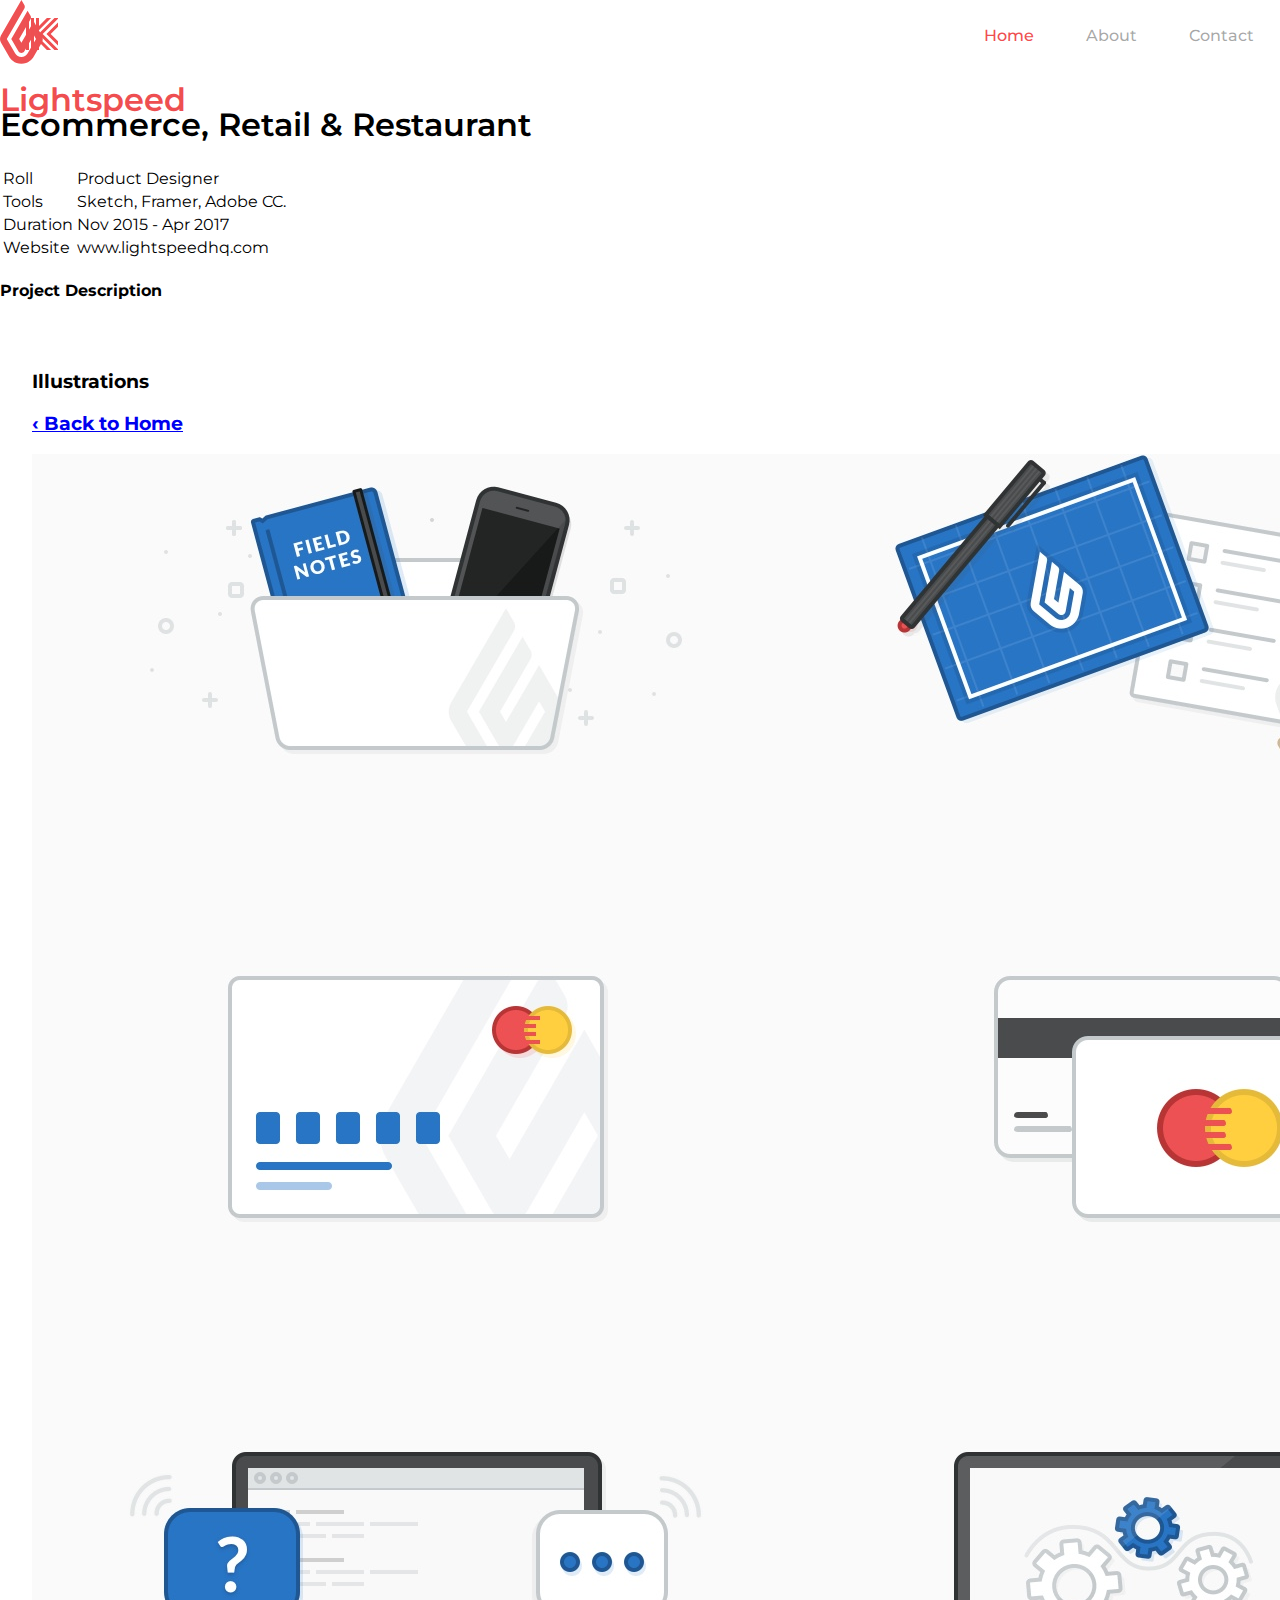
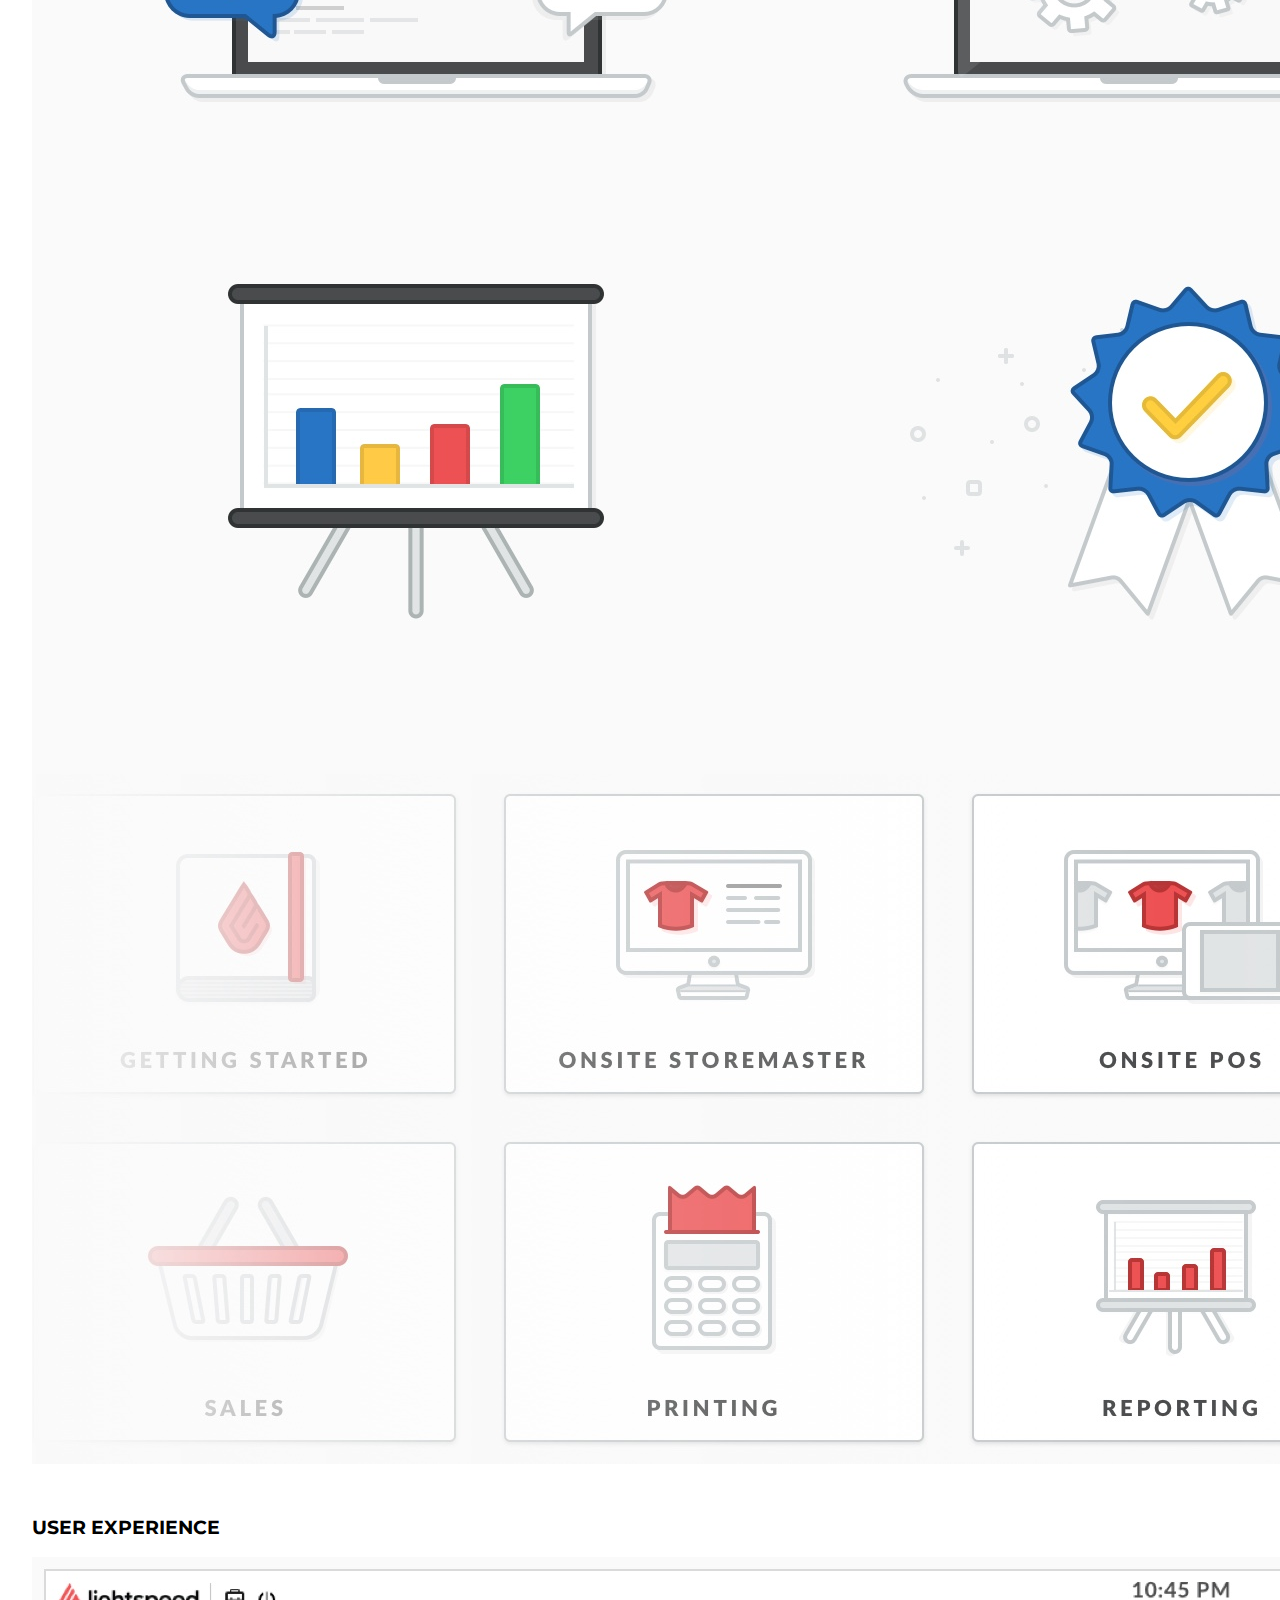
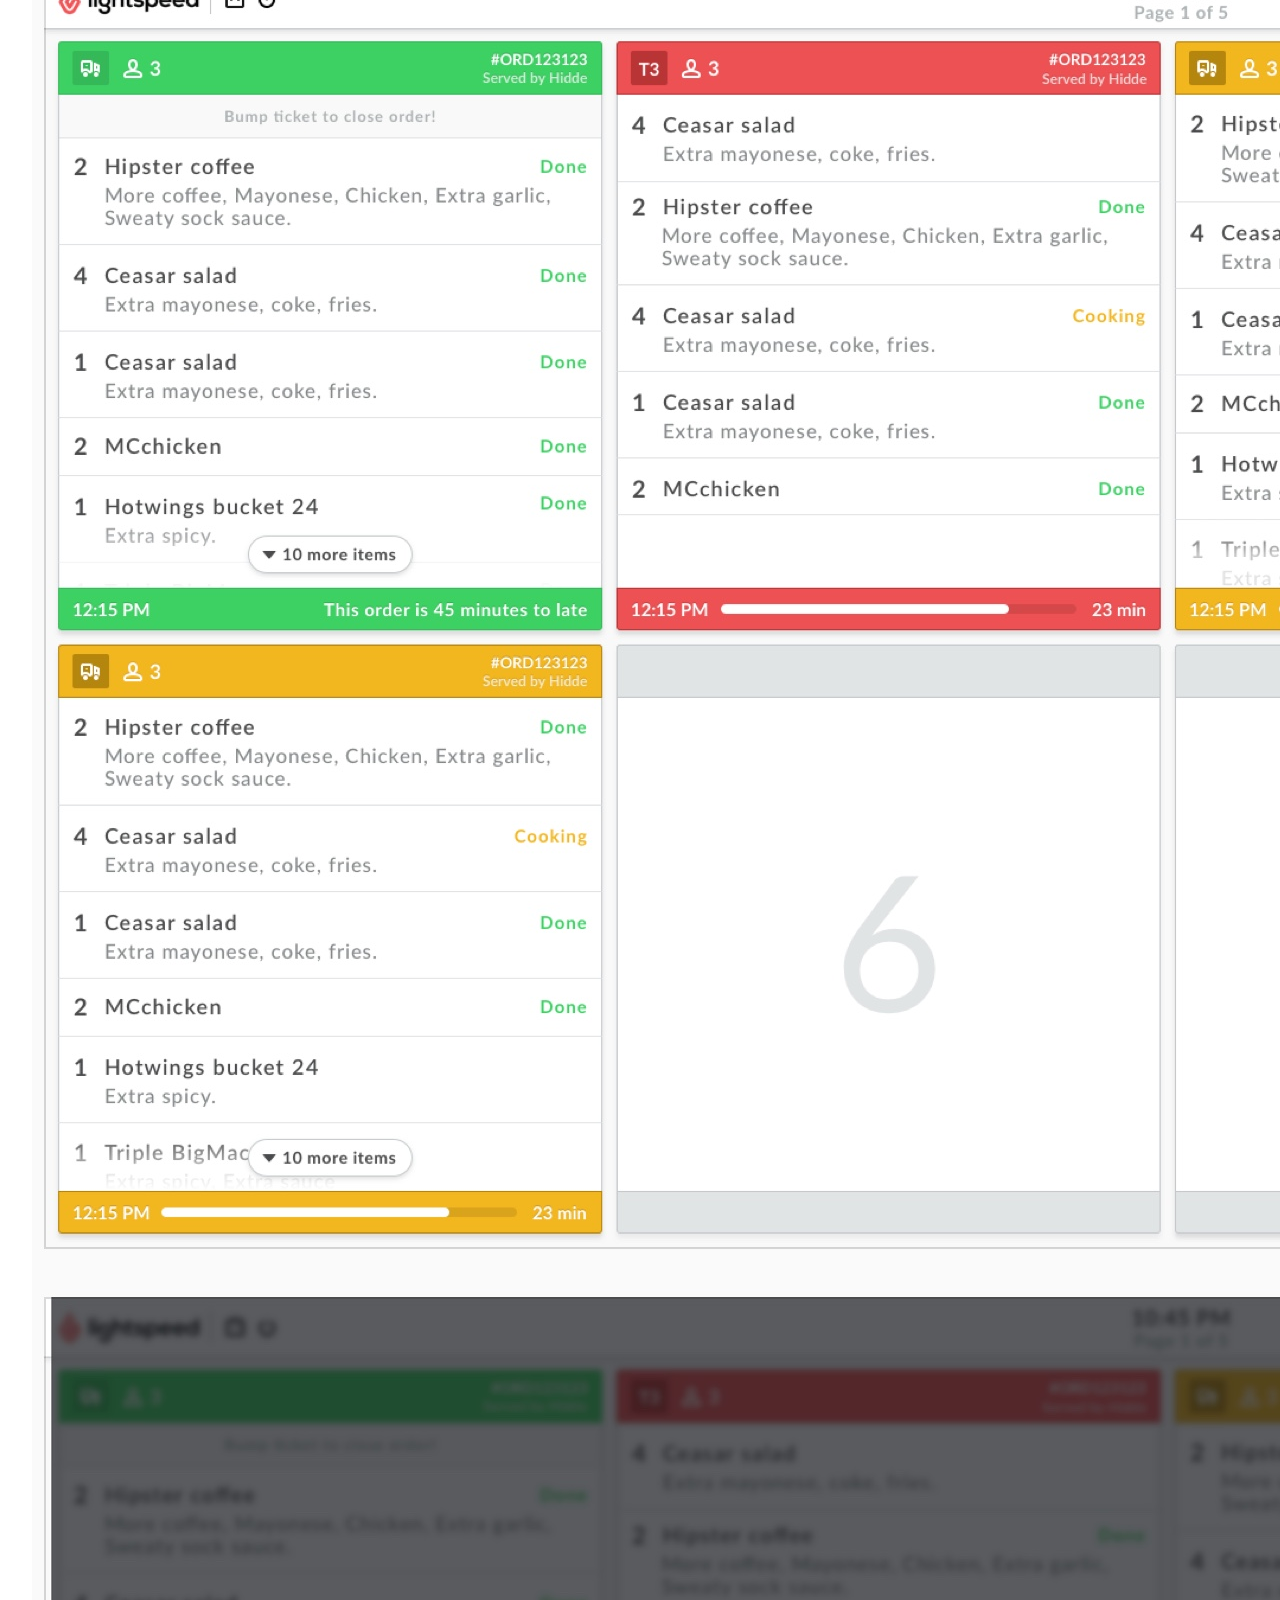
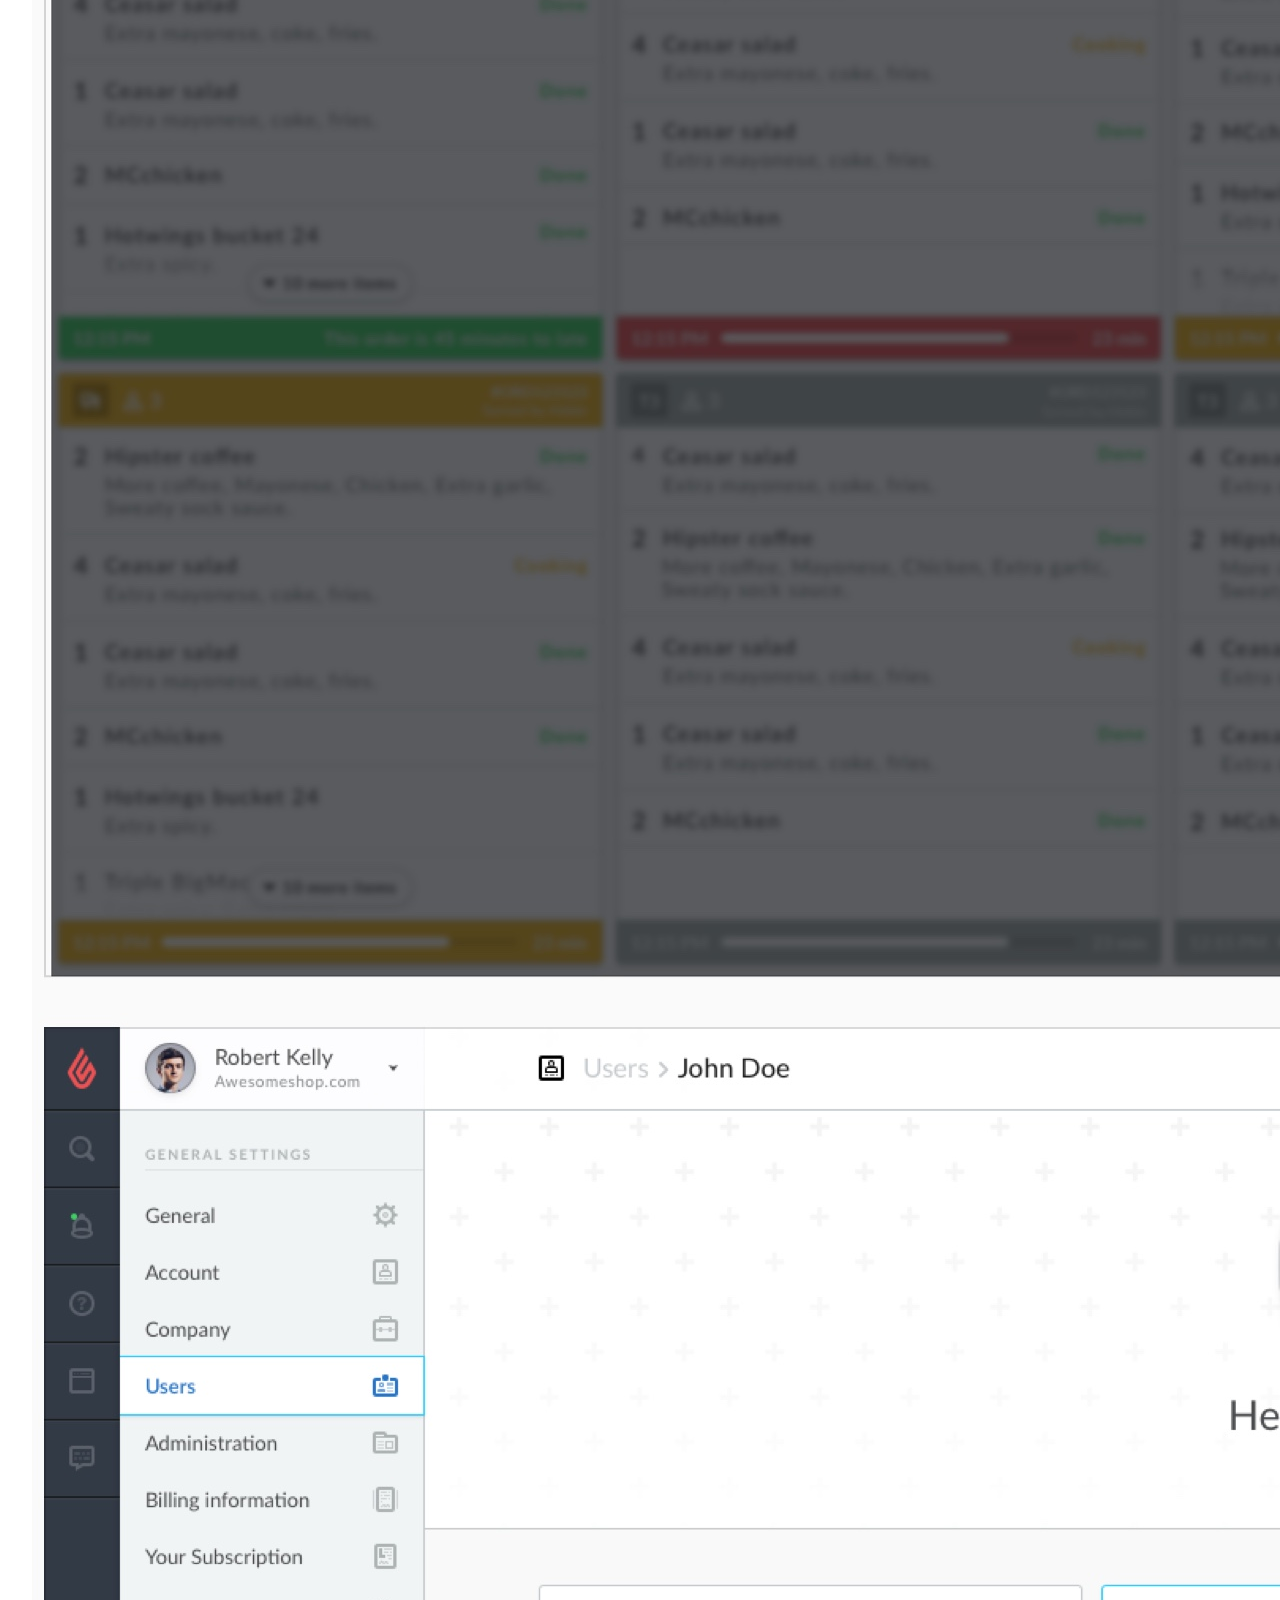
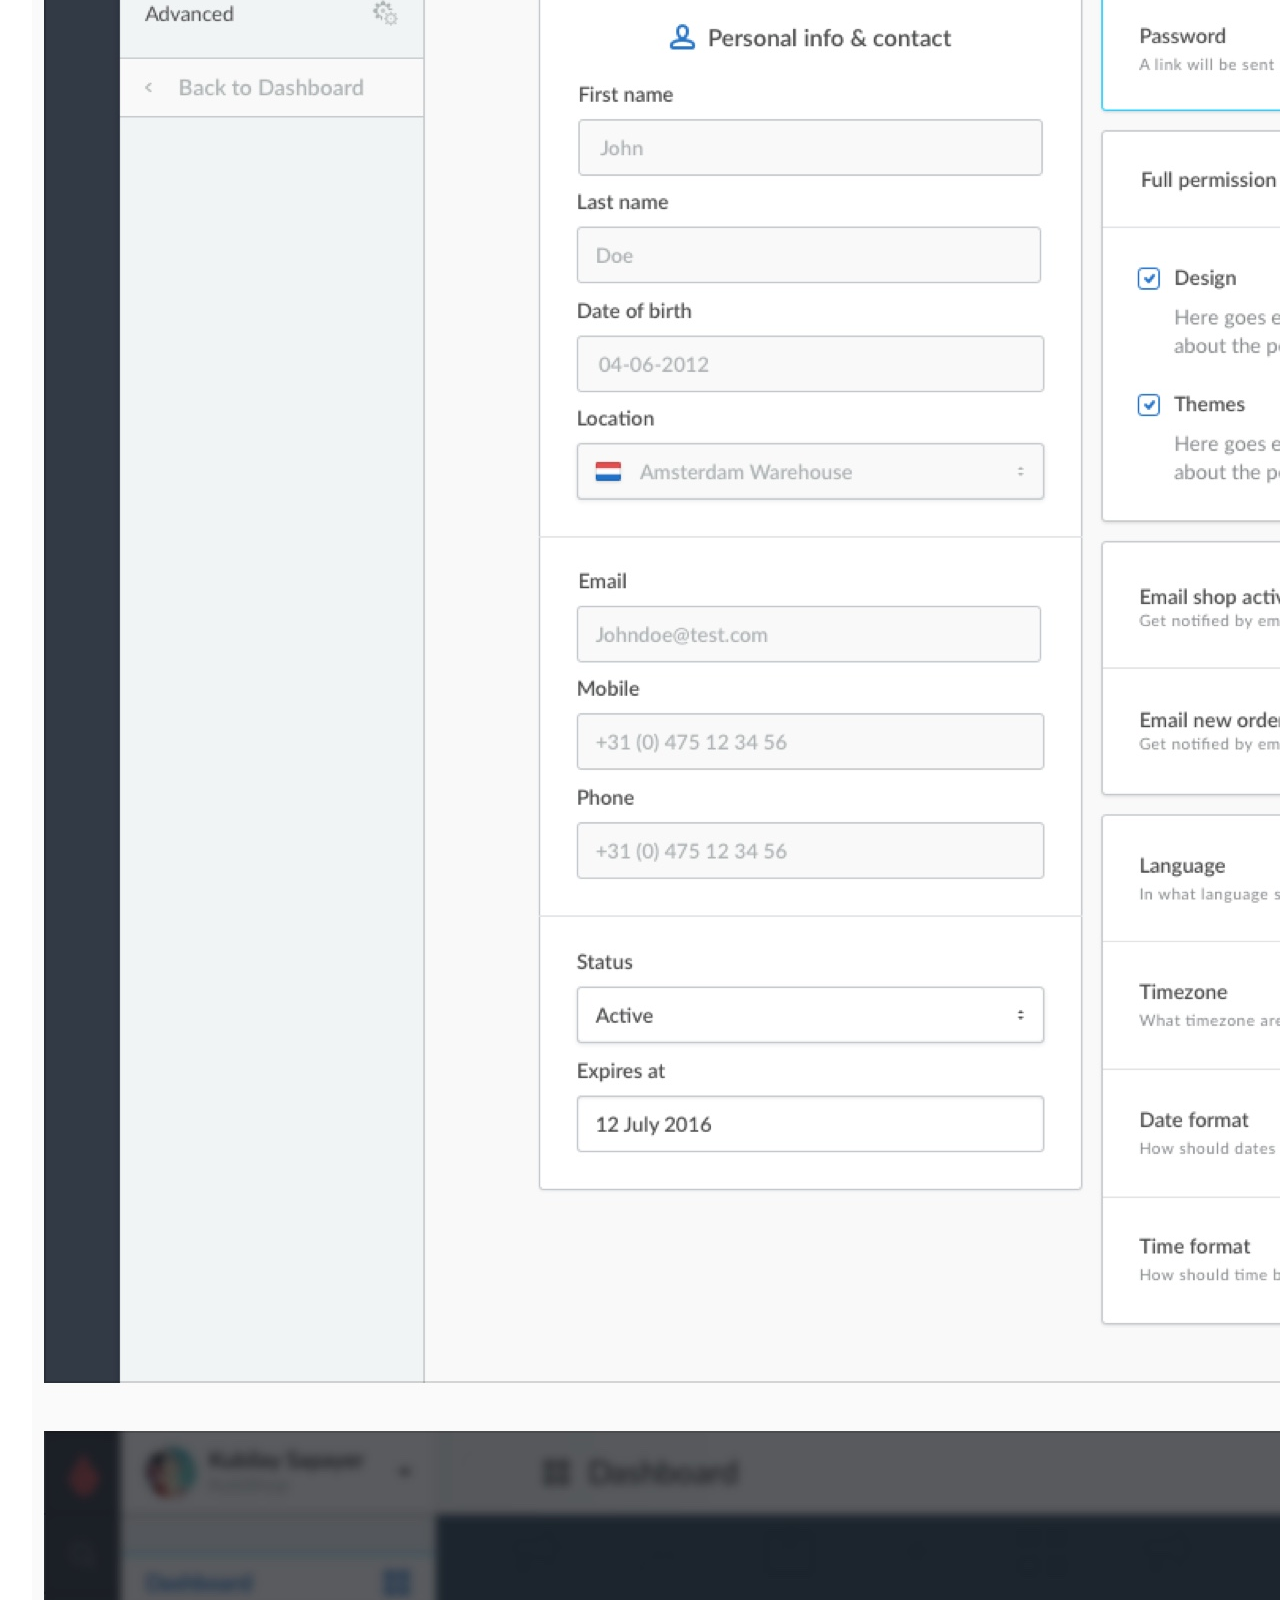
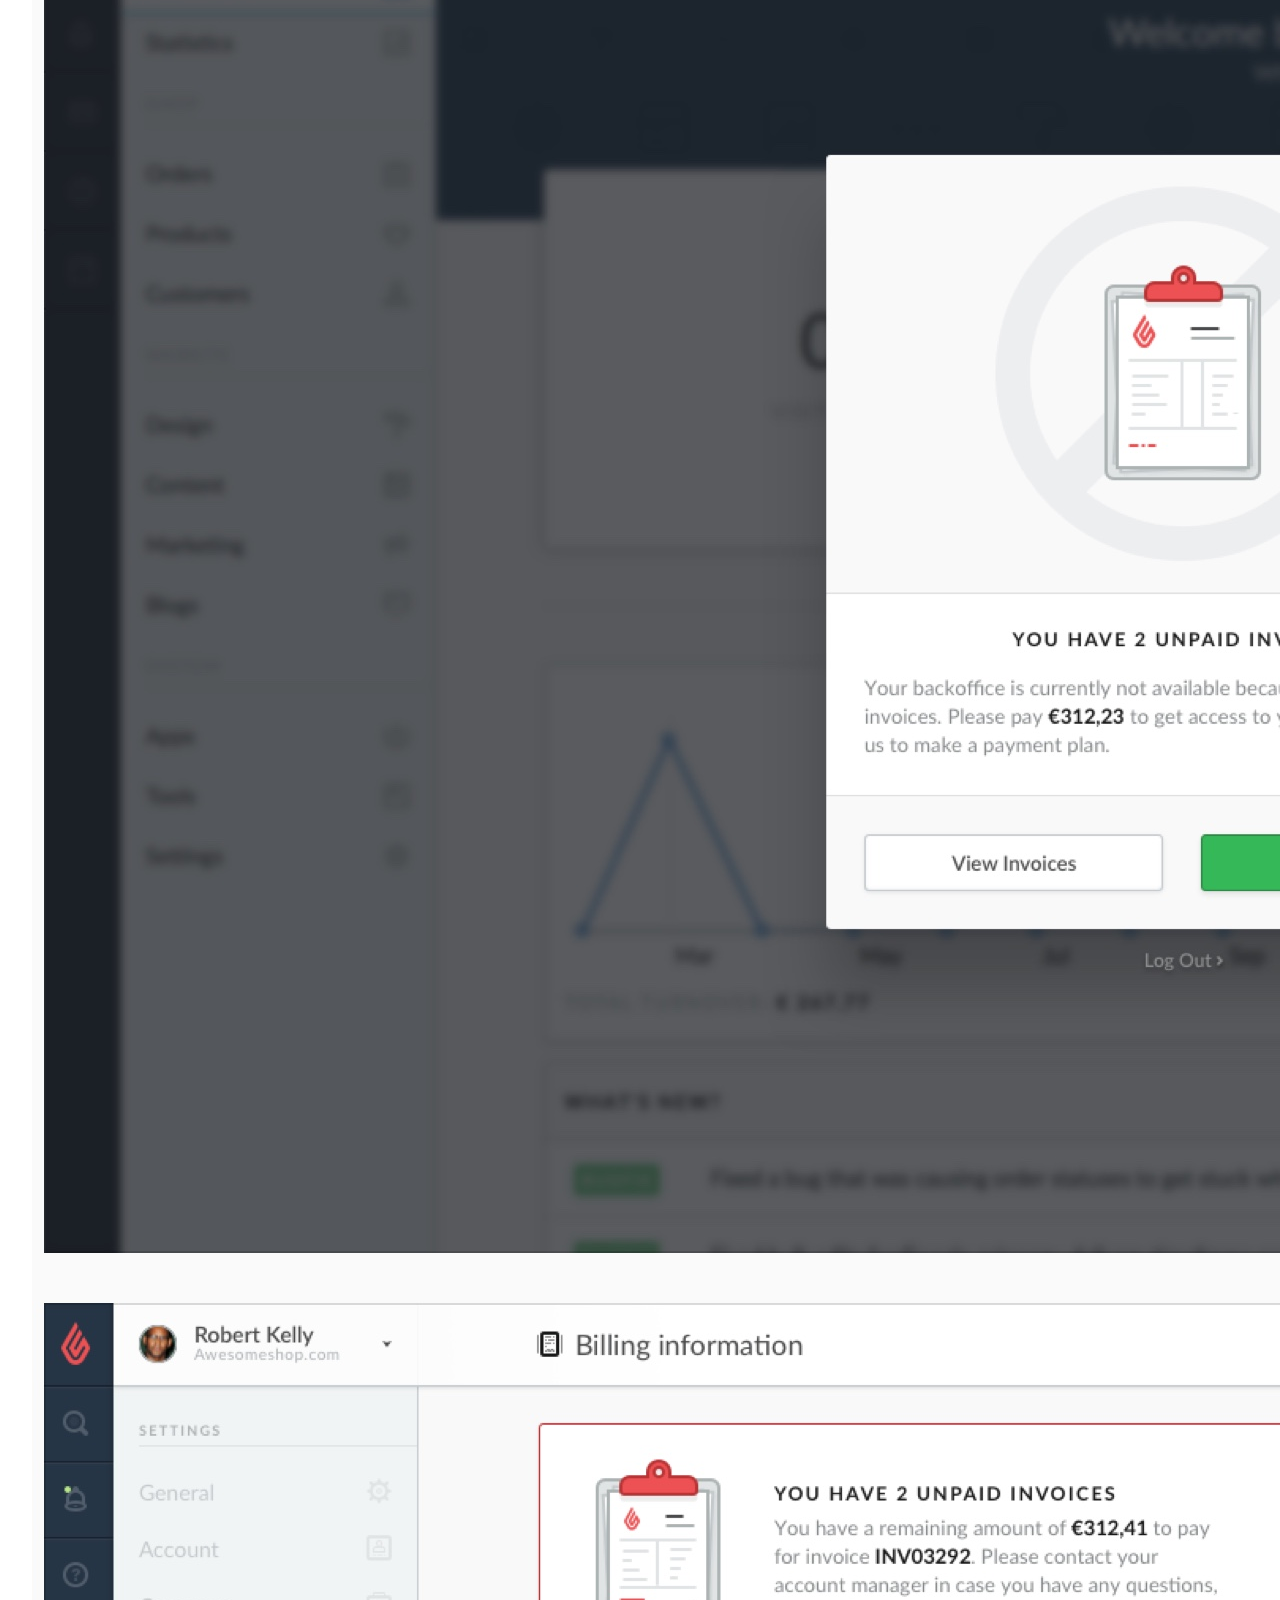
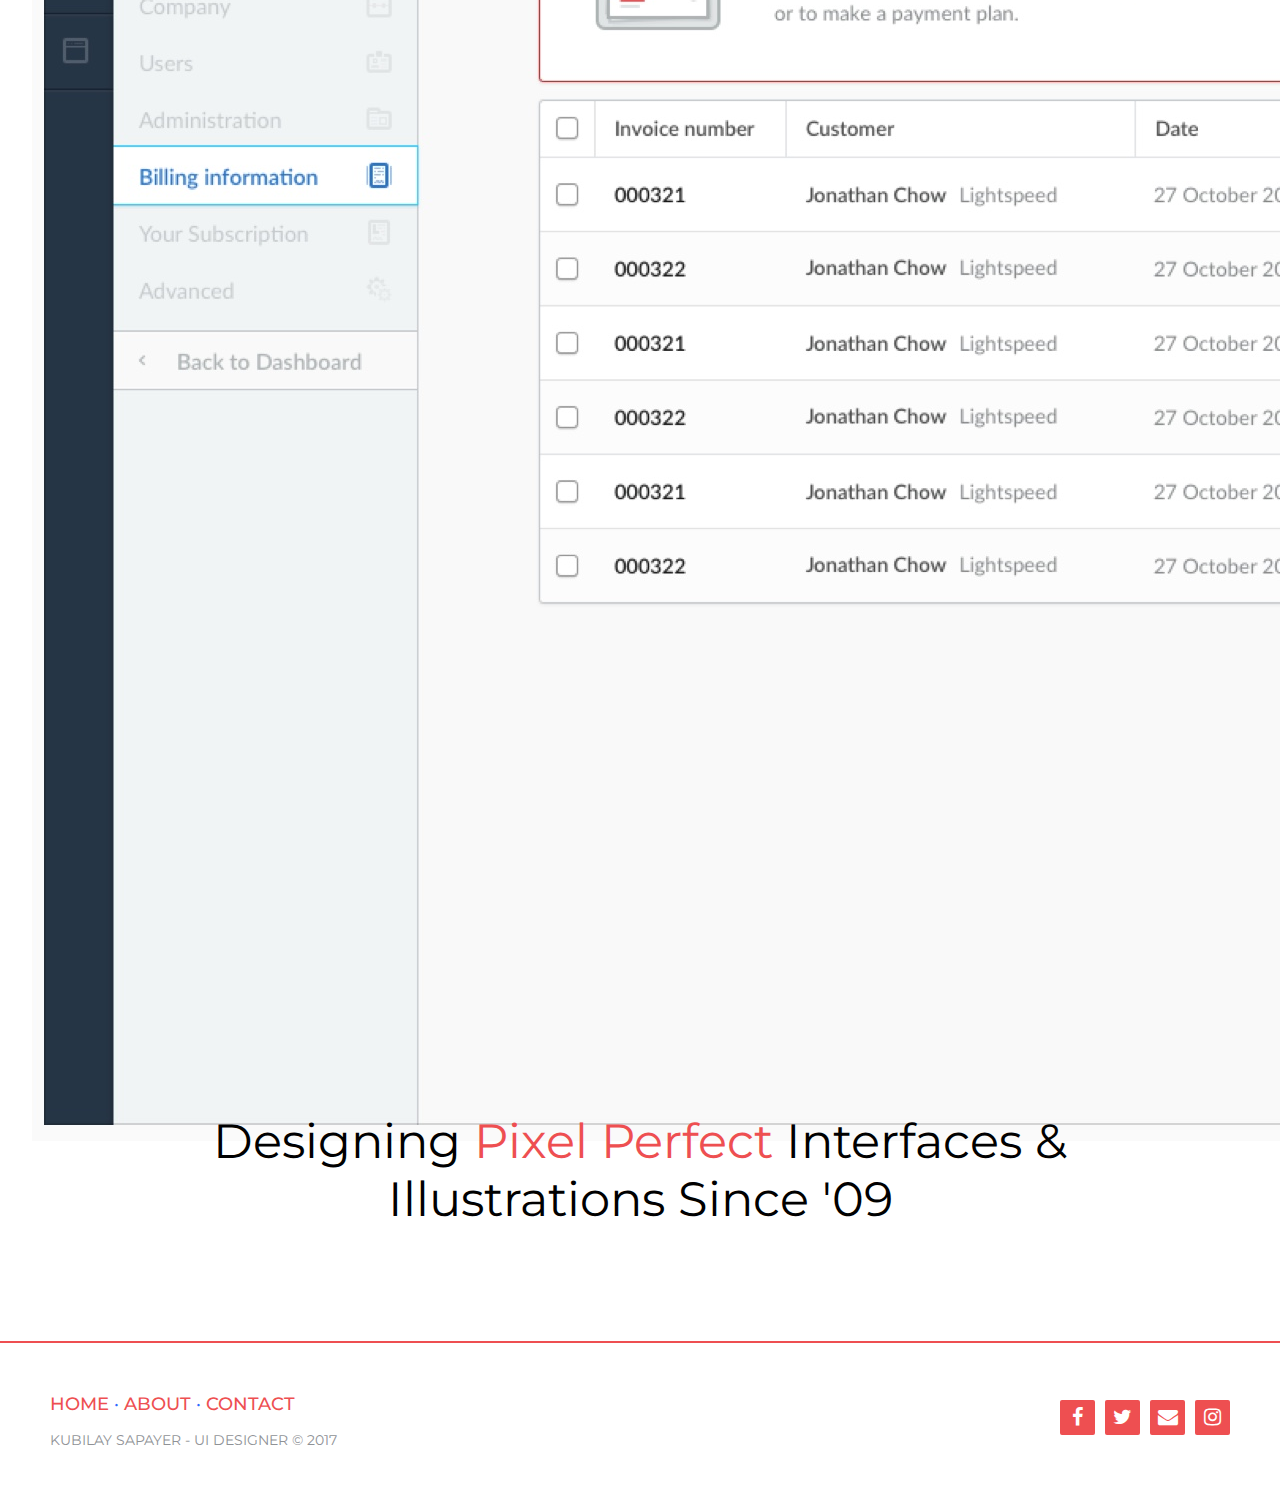
==== cs1.html @ cb31501c "0.9.8" ====
<!DOCTYPE html PUBLIC "-//W3C//DTD XHTML 1.0 Strict//EN" "http://www.w3.org/TR/xhtml1/DTD/xhtml1-strict.dtd">
<html xmlns="http://www.w3.org/1999/xhtml">
  <head>
    <meta charset="UTF-8">
    <meta name="viewport" content="width=device-width, initial-scale=1.0, maximum-scale=1.0, user-scalable=no" />
    <title>Kubilay Sapayer - Icon & UI Designer</title>
    <link rel="stylesheet" href="css/style.css" type="text/css" media="screen" />
    <link rel="stylesheet" href="css/menucs1.css" type="text/css" media="screen" />
    <link rel="stylesheet" href="css/footer.css" type="text/css" media="screen" />
 	<link href="https://fonts.googleapis.com/css?family=Ubuntu" rel="stylesheet">
  <link href="https://fonts.googleapis.com/css?family=Montserrat" rel="stylesheet">
  <link rel="stylesheet" href="http://maxcdn.bootstrapcdn.com/font-awesome/4.2.0/css/font-awesome.min.css">
  </head>
<body>

<div id="site">
<div id="nav">
    <div id="linecs1"> </div>
    <header id="luxbar" class="luxbar-fixed">
      <input type="checkbox" class="luxbar-checkbox" id="luxbar-checkbox"/>
      <div class="luxbar-menu luxbar-menu-right luxbar-menu-light">
          <ul class="luxbar-navigation">
              <li class="luxbar-header">
                  <a href="index.html"><img  src="images/logos/logocs1.svg" class="luxbar-brand"></a>
                  <label class="luxbar-hamburger luxbar-hamburger-spin"
                  id="luxbar-hamburger" for="luxbar-checkbox"> <span></span> </label>
              </li>
              <li style="color:#EE4F51;" class="luxbar-item"><a href="index.html">Home</a></li>
              <li class="luxbar-item"><a href="#">About</a></li>
              <li  class="luxbar-item right"><a href="#">Contact</a></li>
          </ul>
      </div>
  </header>
</div>


<div id="headercs1">

  		<div id="textwrapcs">
			<div id="textcs">
        <img id="cslogo" src="images/logos/lightspeedcs.svg">
				<h1 id="bigtitlecs" style="color:#EE4F51; margin-top:12px; ">Lightspeed</h1>
        <h1 id="titlecs" style="margin-top:-35px;">Ecommerce, Retail & Restaurant</h1>
        <div id="csinfo">
          <div id="csinfoleft">
            <table class="tg">
              <tr>
                <td class="question">Roll</th>
                <td class="answer">Product Designer</th>
              </tr>
              <tr>
                <td class="question">Tools</td>
                <td class="answer">Sketch, Framer, Adobe CC.</td>
              </tr>
              <tr>
                <td class="question">Duration</td>
                <td class="answer">Nov 2015 - Apr 2017</td>
              </tr>
              <tr>
                <td class="question">Website</td>
                <td class="answer">www.lightspeedhq.com</td>
              </tr>
          </table>
          </div>
          <div id="csinforight">
            <div id="fixdes">
              <h4 id="projectdescription">Project Description </h4>
              <p id="projectdescriptiont">I've helped Lightspeed with giving they Backoffice a better user experience with easy to use UI and clean looks. Also redesigned the Illustration style of Lightspeed with a more humane look. </p>
            </div>
          </div>
        </div>
			</div>
		</div>

		</div>

	<div style="margin-bottom:48px;" id="all">

    <div id="barcs">
      <h3 id="projecttextcs">Illustrations</h3>
      <a href="index.html"><h3 id="projecttextlinkcs"> &#8249; Back to Home</h3></a>
    </div>
    <div id="showcase">
      <img id="showcaseimg" src="images/lightspeedcs.jpg">
    </div>
    <div style="margin-top:48px;" id="barcs">
      <h3 id="projecttextcs">USER EXPERIENCE</h3>
    </div>
    <div id="showcase">
      <img id="showcaseimg" src="images/lightspeedcs1.jpg">
    </div>
	</div>


</div>
<div id="sincecs1">
    <h1 id="sincetext"> Designing<span style="color:#EE4F51;"> Pixel Perfect</span> Interfaces & Illustrations Since '09 </h1>
</div>
<div style="background-color:#EE4F51;" id="line"> </div>
<footer class="footer-distributed">
<div id="footercenter">
  <div class="footer-right">

    <a style="background-color:#EE4F51;" href="#"><i class="fa fa-facebook"></i></a>
    <a style="background-color:#EE4F51;" href="#"><i class="fa fa-twitter"></i></a>
    <a style="background-color:#EE4F51;" href="#"><i class="fa fa-envelope"></i></a>
    <a style="background-color:#EE4F51;" href="#"><i class="fa fa-instagram"></i></a>

  </div>

  <div class="footer-left">

    <p style="text-align:left;" class="footer-links">
      <a style="color:#EE4F51;" href="#">Home</a>
      ·
      <a style="color:#EE4F51;" href="#">About</a>
      ·
      <a style="color:#EE4F51;" href="#">Contact</a>
    </p>

    <p style="text-align:left;">Kubilay Sapayer - UI Designer &copy; 2017</p>
  </div>
</div>
</footer>

</body>
---- css/style.css ----
body {
    text-shadow: 1px 1px 1px rgba(0, 0, 0, 0.004);
    text-rendering: optimizeLegibility !important;
    -webkit-font-smoothing: antialiased !important;
    font-family: "Montserrat", sans-serif;
    padding: 0;
    margin: 0;
    height: 100%;
}
#all {
    width: 95%;
    margin-left: auto;
    margin-right: auto;
}
#bar {
    width: 100%;
    background-color: #ffffff;
    border-top: 1px solid #CDCDCD;
    height: 72px;
}
#bar2 {
    width: 100%;
    background-color: #ffffff;
    height: 72px;
    display: inline-block;
}
#projecttext {
    font-family: "Montserrat", sans-serif;
    font-size: 15px;
    color: #b9b7b7;
    font-weight: 500;
    line-height: 2.75;
    margin-left: 36px;
    text-align: left;
    letter-spacing: 1.6px;
}
#projecttextlink {
    font-family: "Montserrat", sans-serif;
    font-size: 15px;
    color: #2E69FF;
    font-weight: 500;
    margin-top: -45px;
    margin-right: 36px;
    text-align: right;
}
#site {
    top: 0;
}
#full {
    width: 100%;
    height: 650px;
}
#title {
    margin-left: 38px;
    font-weight: 400;
}
#textwrap {
    width: 1230px;
    margin-left: auto;
    margin-right: auto;
    height: 100%;
}
#sincetext {
    text-align: center;
    font-family: "Montserrat", sans-serif;
    margin-left: auto;
    margin-right: auto;
    width: 1000px;
    position: relative;
    top: 50%;
    transform: translateY(-70%);
    font-size: 48px;
    font-weight: 400;
}
#since {
    width: 100%;
    height: 350px;
    background-image: url('bgsection.png');
    background-repeat: no-repeat;
    background-position: center;
    background-size: cover;
    text-align: center;
    display: inline-block;
}
#header {
    width: 100%;
    height: 100vh;
    background-color: white;
    z-index: 2;
    margin-top: -38px;
    background-image: url('bgnew.png');
    background-repeat: no-repeat;
    background-position: center;
    background-size: cover;
}
#nav {
    width: 100%;
    top: 0;
    z-index: 3;
    min-height: 72px;
    position: absolute;
}
#line {
    width: 100%;
    height: 2px;
    background-color: #2E69FF;
}
#text {
    position: relative;
    font-size: 28px;
    font-family: 'Montserrat', sans-serif;
    font-weight: 400;
    text-align: left;
    vertical-align: middle;
    top: 55%;
    transform: translateY(-50%);
    width: 750px;
}
.project {
    width: 50%;
    height: 475px;
    padding-top: 36px;
    overflow: hidden;
    float: left;
}
h2 {
    font-family: 'Montserrat', sans-serif;
    color: white;
    font-weight: 400;
    text-align: center;
    font-size: 18px;
}
#projectlogo {
    height: 64px;
    width: 168px;
    margin-left: auto;
    margin-right: auto;
    display: block;
}
#projectimage {
    width: 551px;
    margin-left: auto;
    margin-right: auto;
    display: block;
    margin-top: 21px;
}
#projectimagefull {
    width: 1102px;
    margin-left: auto;
    margin-right: auto;
    display: block;
    margin-top: 15px;
}
#description {
    width: 375px;
    margin-left: auto;
    margin-right: auto;
    opacity: 0.5;
    margin-top: -10px;
}
p {
    font-family: 'Montserrat', serif;
    font-size: 12px;
    color: white;
    text-align: center;
    text-transform: uppercase;
}
h1 {
    font-weight: 600;
}
.imageani {
    transition: all .2s ease-in-out;
}
.imageani:hover {
    transform: scale(1.02);
}
@media screen and (max-width: 800px) {
    .project {
        z-index: -1;
        width: 100%;
        height: auto;
        padding-top: 30px;
        overflow: hidden;
        float: none;
        margin-left: auto !important;
        margin-right: auto;
    }
    #left {
        margin-left: 0px;
    }
    #full {
        height: auto;
    }
    #nav {
        margin-left: auto;
        margin-right: auto;
    }
    #textwrap {
        width: 95%;
    }
    #title {
        margin-left:21px;
        margin-top:-18px!important;
        font-weight:500!important;
    }
    #sincetext {
        font-size: 24px;
        width: 95%;
    }
    .transition {
        -webkit-transition: all 1s ease-in-out;
	      -moz-transition: all 1s ease-in-out;
	      -o-transition: all 1s ease-in-out;
	      transition: all 1s ease-in-out;
    }
    .bg {
  background: #000;
  width: 100%;
  height: 100px;
  opacity: 0;
}

.show {
  opacity: 0.4;
}
    #text {
        margin-left: auto;
        margin-right: auto;
        width: 95%;
        font-size: 16px;
        top: 52%;
        font-weight: 500!important;
    }
    #projectimage {
        width: 95%;
        margin-left: auto;
        margin-right: auto;
        display: block;
        margin-top: 15px;
    }
    #projectimagefull {
        width: 95%;
        margin-left: auto;
        margin-right: auto;
        display: block;
        margin-top: 15px;
    }
}
---- css/menucs1.css ----
/*.luxbar styles: default, static, fixed*/
.luxbar-default{
    width: 100%;
    position: relative;
}

.luxbar-static {
    width: 100%;
    top: 0;
    left: 0;
}

.luxbar-fixed {
    width: 100%;
    top: 0;
    left: 0;
    z-index: 1000;
}


/*general luxbar specs*/
.luxbar-header {
    display: flex;
    flex-direction: row;
    justify-content: space-between;
    align-items: center;
    height: 72px;
}

.luxbar-brand {
    font-size: 1.6em;
    padding: 0px;
    padding-left: 26px;
}

.luxbar-menu {
    height: 72px;
    overflow: hidden;
    transition: height .6s ease;
    width:100%;
}

.luxbar-navigation {
    display: flex;
    flex-direction: column;
    list-style: none;
    padding-left:0;
    margin: 0px;
}

.luxbar-menu a,
.luxbar-item a {
    text-decoration: none;
    color: inherit;
    cursor: pointer;
}

.luxbar-item a {
    padding: 26px;
    display: block;
}


/* default luxbar-menu themes: dark, light, transparent*/
    /*luxbar-menu-light*/

.luxbar-menu-light {
    color:rgba(0, 0, 0, 0.35);
    font-weight: 500;
}

.luxbar-menu-light .luxbar-item:nth-child(2) {
    border-top: 1px solid #e2e2e2;
}

.luxbar-menu-light .active,
.luxbar-menu-light .luxbar-item:hover {
    color: black;
}

.luxbar-menu-light .luxbar-hamburger span::after,
.luxbar-menu-light .luxbar-hamburger span::before,
.luxbar-menu-light .luxbar-hamburger span {
    background-color: #EE4F51;
}

    /*luxbar-menu-dark*/

.luxbar-menu-dark {
    background-color: #2E69FF;
    color: #fff;
}

.luxbar-menu-dark .luxbar-item:nth-child(2) {
    border-top: 1px solid #2E69FF;
}

.luxbar-menu-dark .active,
.luxbar-menu-dark .luxbar-item:hover {
    background-color: #EE4F51;
}

.luxbar-menu-dark .luxbar-hamburger span::after,
.luxbar-menu-dark .luxbar-hamburger span::before,
.luxbar-menu-dark .luxbar-hamburger span {
    background-color: #fff;
}

    /*luxbar-menu-transparent*/

.luxbar-menu-transparent {
    color: #212121;
    background-color: transparent;
}

.luxbar-menu-transparent .luxbar-item:nth-child(2) {
    border-top: 1px solid #2f2f2f;
}


.luxbar-menu-transparent {
    border-bottom: 1px solid #2f2f2f;
}

.luxbar-menu-transparent .active,
.luxbar-menu-transparent .luxbar-item:hover {
    color: #000;
    text-decoration: underline;
}

.luxbar-menu-transparent .luxbar-hamburger span::after,
.luxbar-menu-transparent .luxbar-hamburger span::before,
.luxbar-menu-transparent .luxbar-hamburger span {
    background-color: #2f2f2f;
}


/* material luxbar-menu themes: material-red, material-indigo, material-cyan, material-green,
                                material-amber, material-brown, material-bluegrey*/
    /*luxbar-menu-material-red*/

.luxbar-menu-material-red {
    color: #fff;
    background-color: #B71C1C;
}

.luxbar-menu-material-red .luxbar-item:nth-child(2) {
    border-top: 1px solid #B71C1C;
}

.luxbar-menu-material-red .active,
.luxbar-menu-material-red .luxbar-item:hover {
    background-color: #C62828;
}

.luxbar-menu-material-red .luxbar-hamburger span::after,
.luxbar-menu-material-red .luxbar-hamburger span::before,
.luxbar-menu-material-red .luxbar-hamburger span {
    background-color: #fff;
}

/*luxbar-menu-material-indigo*/

.luxbar-menu-material-indigo {
color: #fff;
background-color: #1A237E;
}

.luxbar-menu-material-indigo .luxbar-item:nth-child(2) {
border-top: 1px solid #1A237E;
}

.luxbar-menu-material-indigo .active,
.luxbar-menu-material-indigo .luxbar-item:hover {
background-color: #283593;
}

.luxbar-menu-material-indigo .luxbar-hamburger span::after,
.luxbar-menu-material-indigo .luxbar-hamburger span::before,
.luxbar-menu-material-indigo .luxbar-hamburger span {
background-color: #fff;
}

/*luxbar-menu-material-cyan*/

.luxbar-menu-material-cyan {
color: #fff;
background-color: #006064;
}

.luxbar-menu-material-cyan .luxbar-item:nth-child(2) {
border-top: 1px solid #006064;
}

.luxbar-menu-material-cyan .active,
.luxbar-menu-material-cyan .luxbar-item:hover {
background-color: #00838F;
}

.luxbar-menu-material-cyan .luxbar-hamburger span::after,
.luxbar-menu-material-cyan .luxbar-hamburger span::before,
.luxbar-menu-material-cyan .luxbar-hamburger span {
background-color: #fff;
}

/*luxbar-menu-material-green*/

.luxbar-menu-material-green {
color: #fff;
background-color: #1B5E20;
}

.luxbar-menu-material-green .luxbar-item:nth-child(2) {
border-top: 1px solid #1B5E20;
}

.luxbar-menu-material-green .active,
.luxbar-menu-material-green .luxbar-item:hover {
background-color: #2E7D32;
}

.luxbar-menu-material-green .luxbar-hamburger span::after,
.luxbar-menu-material-green .luxbar-hamburger span::before,
.luxbar-menu-material-green .luxbar-hamburger span {
background-color: #fff;
}

/*luxbar-menu-material-amber*/

.luxbar-menu-material-amber {
color: #fff;
background-color: #FF6F00;
}

.luxbar-menu-material-amber .luxbar-item:nth-child(2) {
border-top: 1px solid #FF6F00;
}

.luxbar-menu-material-amber .active,
.luxbar-menu-material-amber .luxbar-item:hover {
background-color: #FF8F00;
}

.luxbar-menu-material-amber .luxbar-hamburger span::after,
.luxbar-menu-material-amber .luxbar-hamburger span::before,
.luxbar-menu-material-amber .luxbar-hamburger span {
background-color: #fff;
}

/*luxbar-menu-material-brown*/

.luxbar-menu-material-brown {
color: #fff;
background-color: #3E2723;
}

.luxbar-menu-material-brown .luxbar-item:nth-child(2) {
border-top: 1px solid #3E2723;
}

.luxbar-menu-material-brown .active,
.luxbar-menu-material-brown .luxbar-item:hover {
background-color: #4E342E;
}

.luxbar-menu-material-brown .luxbar-hamburger span::after,
.luxbar-menu-material-brown .luxbar-hamburger span::before,
.luxbar-menu-material-brown .luxbar-hamburger span {
background-color: #fff;
}

/*luxbar-menu-material-bluegrey*/

.luxbar-menu-material-bluegrey {
color: #fff;
background-color: #263238;
}

.luxbar-menu-material-bluegrey .luxbar-item:nth-child(2) {
border-top: 1px solid #263238;
}

.luxbar-menu-material-bluegrey .active,
.luxbar-menu-material-bluegrey .luxbar-item:hover {
background-color: #37474F;
}

.luxbar-menu-material-bluegrey .luxbar-hamburger span::after,
.luxbar-menu-material-bluegrey .luxbar-hamburger span::before,
.luxbar-menu-material-bluegrey .luxbar-hamburger span {
background-color: #fff;
}


/*general hamburger specs*/

.luxbar-hamburger {
    padding: 26px;
    position: relative;
}

.luxbar-hamburger span::before {
    margin-top: -8px;
}

.luxbar-hamburger span::after {
    margin-top: 8px;
}

.luxbar-hamburger span::after,
.luxbar-hamburger span::before {
    content: '';
    position: absolute;
}
.luxbar-hamburger span::after,
.luxbar-hamburger span::before,
.luxbar-hamburger span {
    display: block;
    height: 3px;
    width: 25px;
    transition: .6s ease-out;
}

#luxbar-checkbox {
    display: none;
}

#luxbar-checkbox:checked ~ .luxbar-menu {
    height: 100vh;
    overflow: auto;
}

#luxbar-checkbox:checked ~ .luxbar-menu li .luxbar-hamburger span {
    background-color: transparent;
}
#luxbar-checkbox:checked ~ .luxbar-menu li .luxbar-hamburger span::before,
#luxbar-checkbox:checked ~ .luxbar-menu li .luxbar-hamburger span::after {
    margin-top: 0px;
}


/*hamburger-themes: spin, doublespin*/
    /*hamburger-spin*/

#luxbar-checkbox:checked ~ .luxbar-menu li .luxbar-hamburger-spin span::before {
    transform: rotate(45deg);
}

#luxbar-checkbox:checked ~ .luxbar-menu li .luxbar-hamburger-spin span::after {
    transform: rotate(-45deg);
}

    /*hamburger-spin*/

#luxbar-checkbox:checked ~ .luxbar-menu li .luxbar-hamburger-doublespin span::before {
    transform: rotate(225deg);
}

#luxbar-checkbox:checked ~ .luxbar-menu li .luxbar-hamburger-doublespin span::after {
    transform: rotate(-225deg);
}


/*behavior under screenwidth 768*/

@media screen and (min-width: 800px) {
    .luxbar-navigation {
        flex-flow: row;
        justify-content: flex-end;
    }
    .luxbar-header {
        margin-right: auto;
    }
    .luxbar-hamburger {
        display: none;
    }

    .luxbar-menu .luxbar-item:nth-child(2) {
        border-top: 0px;
    }
}


@media screen and (max-width: 800px ) {
  .luxbar-item {
    background-color: white;
    border-bottom: 1px solid #e2e2e2;
  }
}
---- css/footer.css ----
.footer-distributed{
	background-color: #ffffff;
	box-shadow: 0 1px 1px 0 rgba(0, 0, 0, 0.12);
	box-sizing: border-box;
	width: 100%;
	text-align: left;
	font: normal 16px sans-serif;
	font-family: "Montserrat",sans-serif;
	padding: 45px 50px;
}

.footer-distributed .footer-left p{
	color:  #8f9296;
	font-size: 14px;
	margin: 0;
}

/* Footer links */

.footer-distributed p.footer-links{
	font-size:18px;
	font-weight: 500;
	color:  #2E69FF;
	margin: 0 0 10px;
	padding: 0;
}

.footer-distributed p.footer-links a{
	display:inline-block;
	line-height: 1.8;
	text-decoration: none;
	color:  inherit;
}

.footer-distributed .footer-right{
	float: right;
	margin-top: 12px;
	max-width: 180px;
}



.footer-distributed .footer-right a{
	display: inline-block;
	width: 35px;
	height: 35px;
	background-color:  #2E69FF;
	border-radius: 2px;

	font-size: 20px;
	color: #ffffff;
	text-align: center;
	line-height: 35px;

	margin-left: 6px;
}

/* If you don't want the footer to be responsive, remove these media queries */

@media (max-width: 600px) {
	#footerfix{
		text-align: center!important;
	}
	.footer-distributed .footer-left,
	.footer-distributed .footer-right{
		text-align: center!important;
	}

	.footer-distributed .footer-right{
		float: none;
		/* margin: 0 0 20px; */
		margin-left: auto;
		margin-right: auto;
		margin-bottom: 24px;
	}

	.footer-distributed .footer-left p.footer-links{
		line-height: 1.8;
		text-align: center!important;
	}
	.footer-distributed .footer-left p {
		text-align: center!important;
	}
}
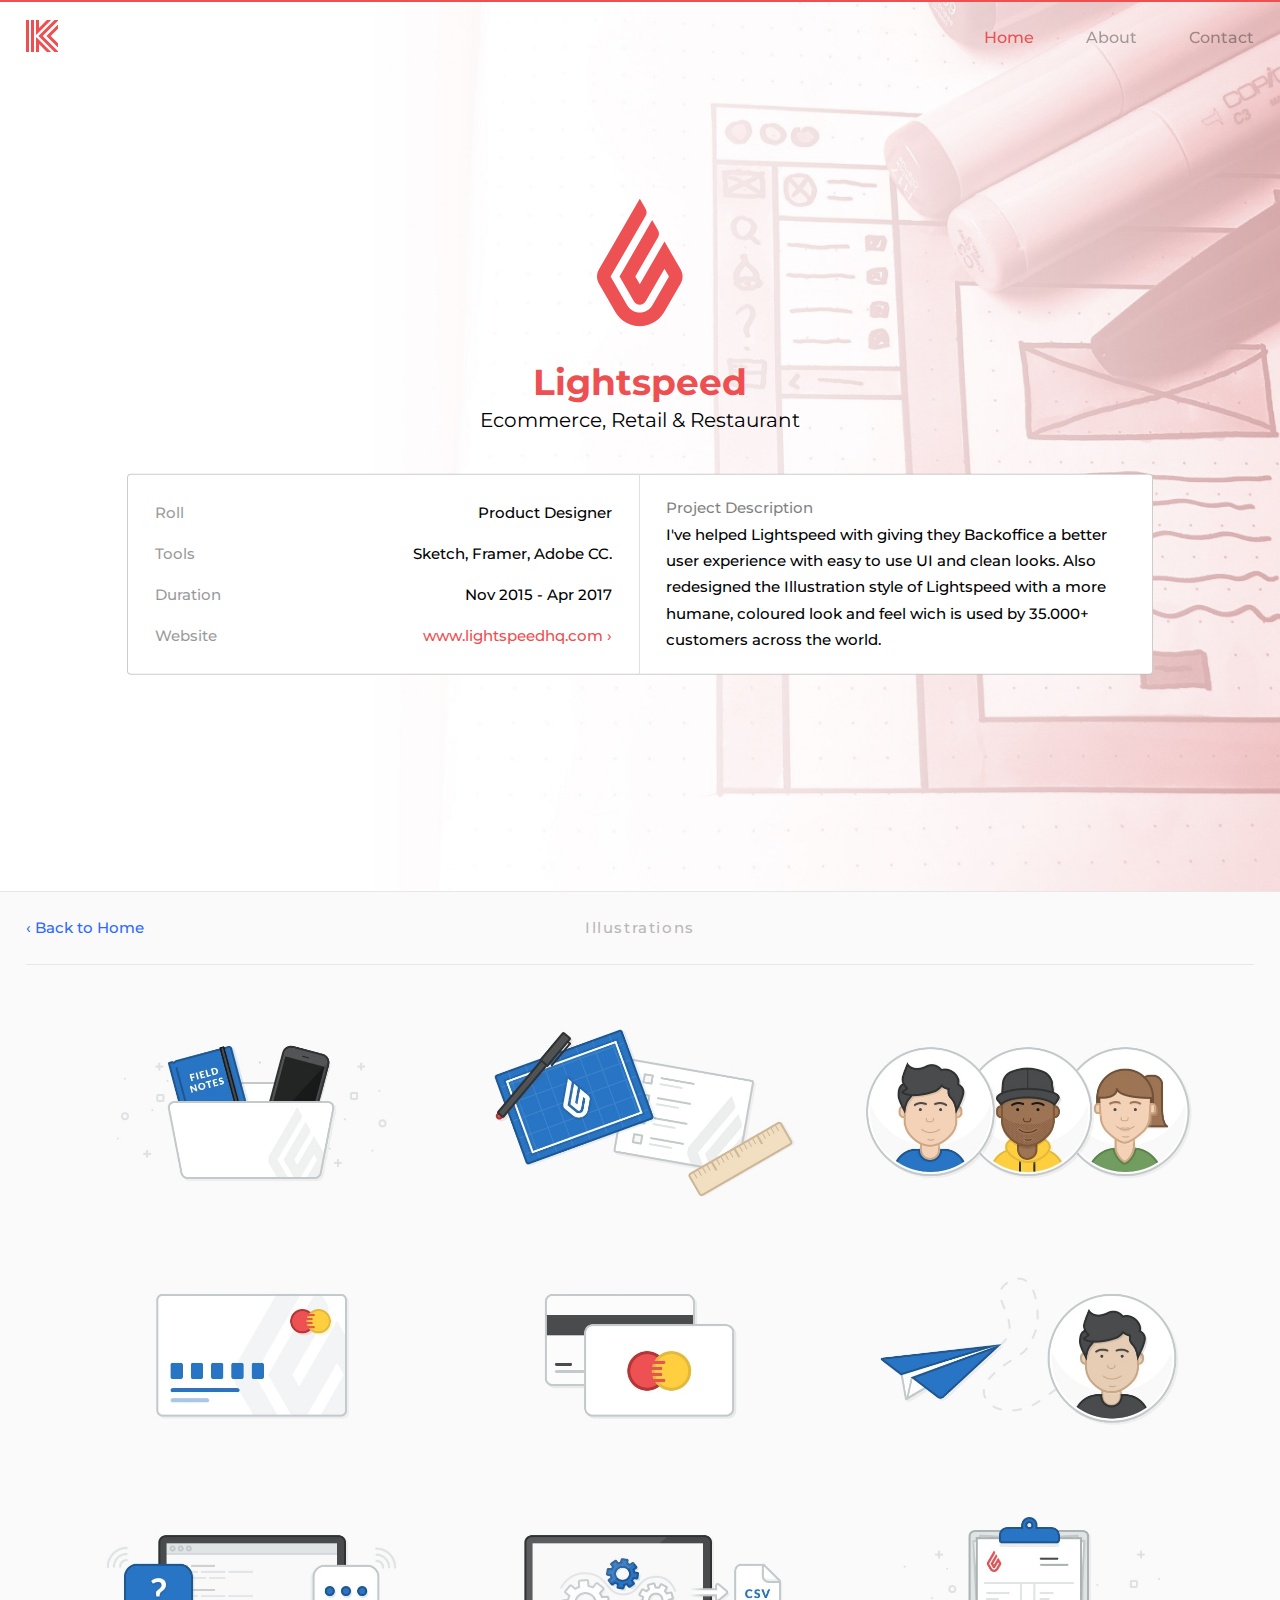
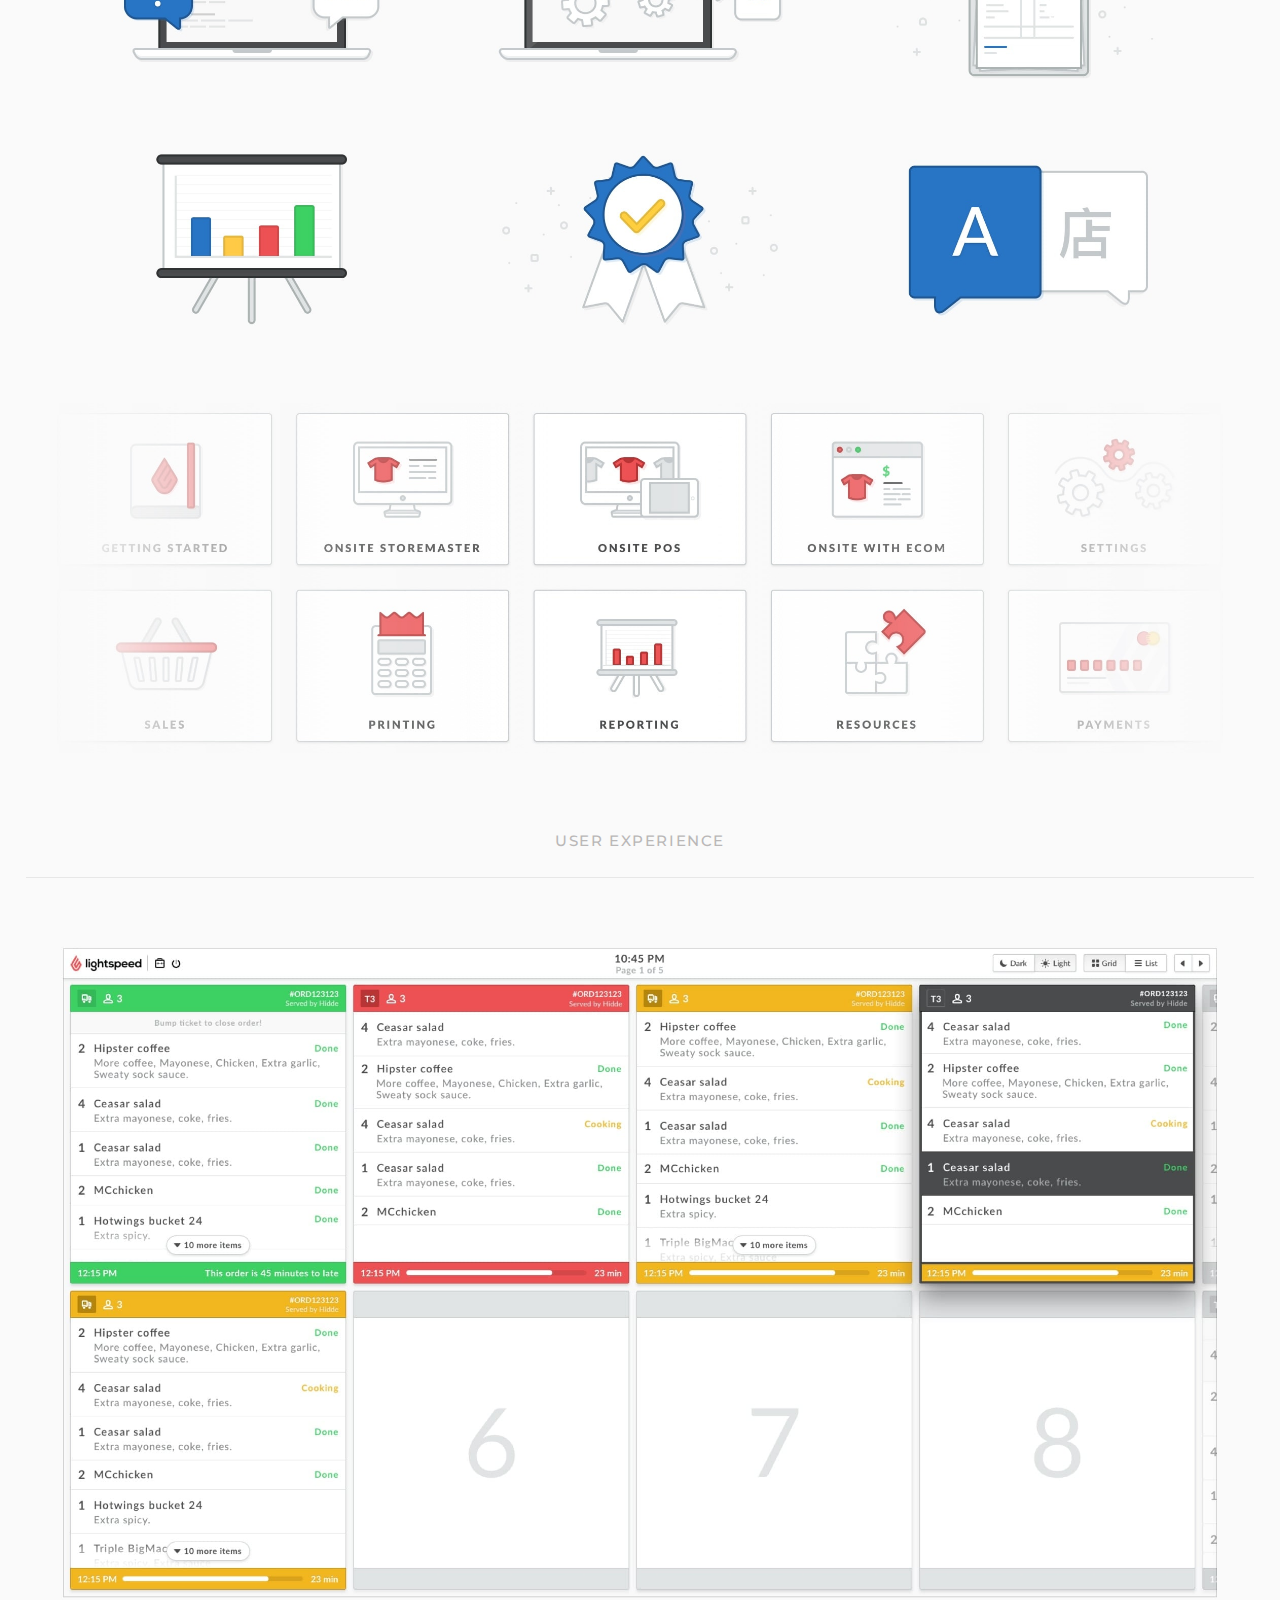
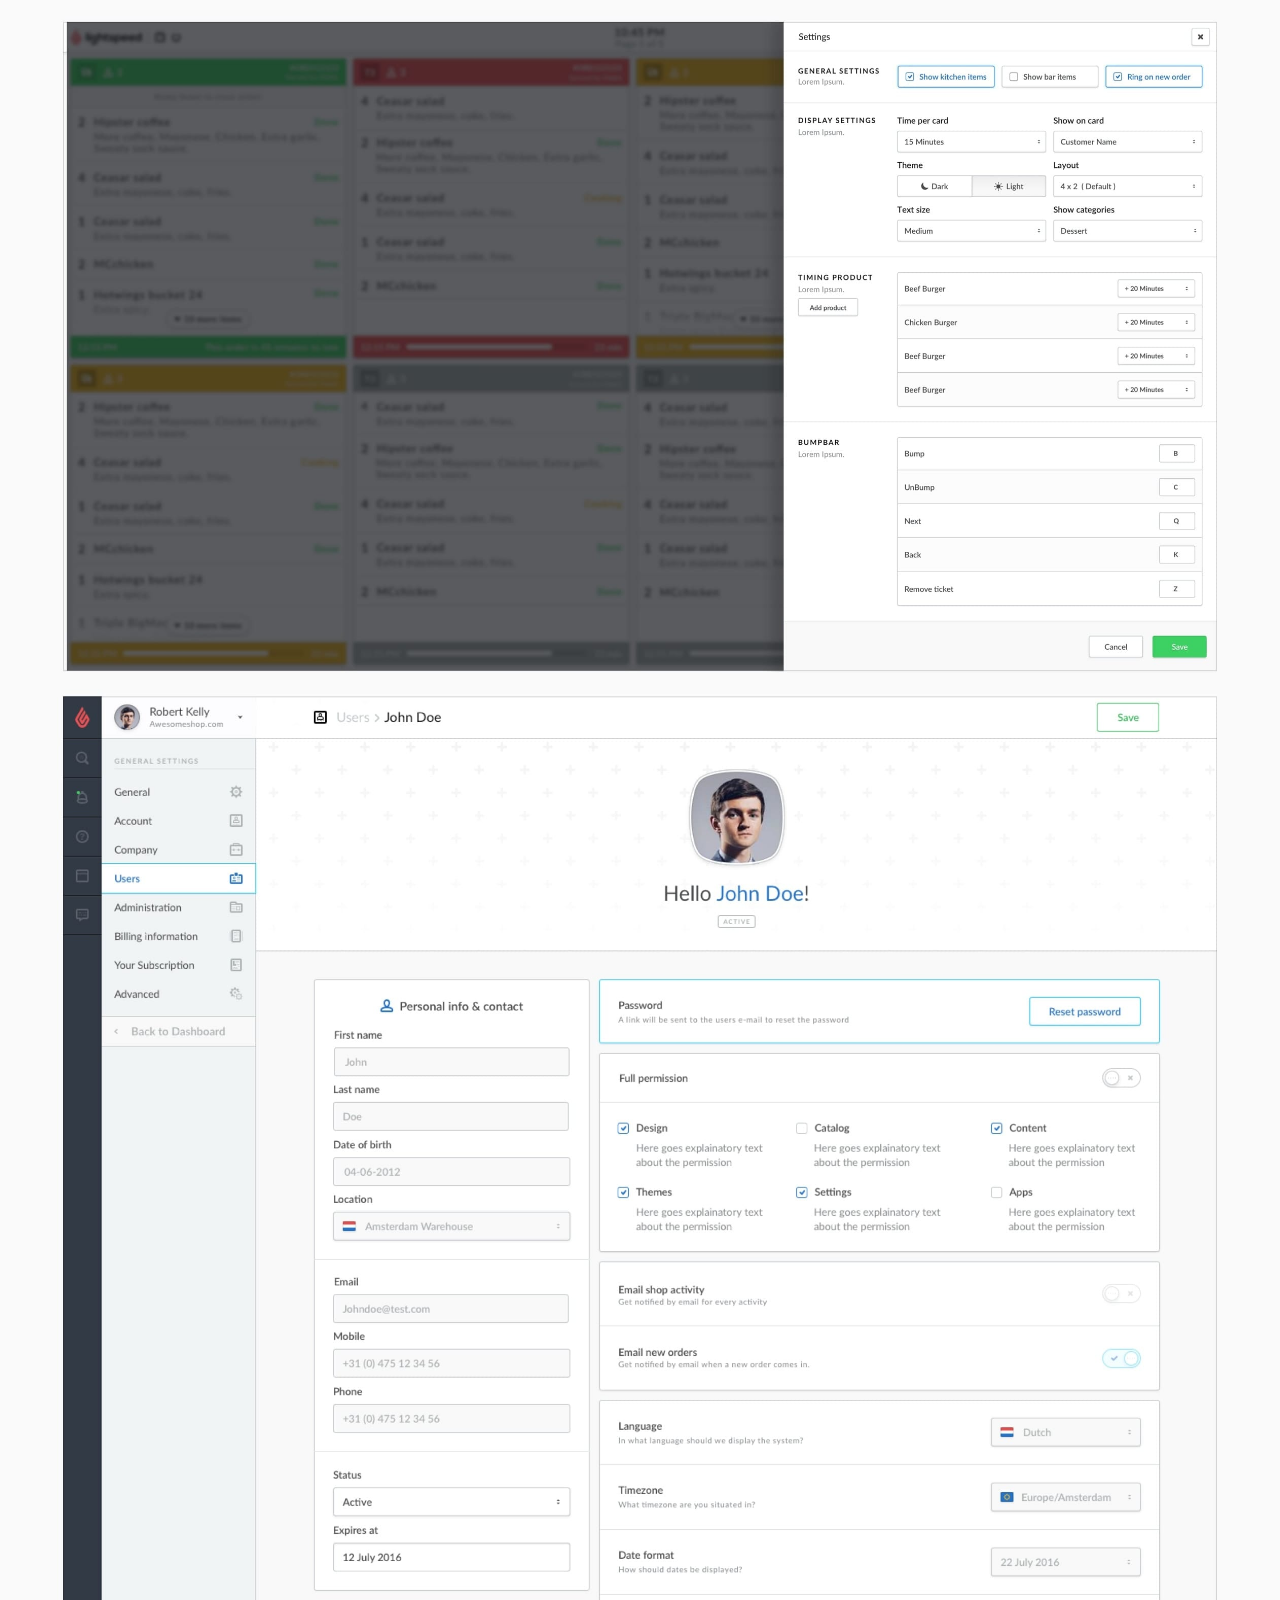
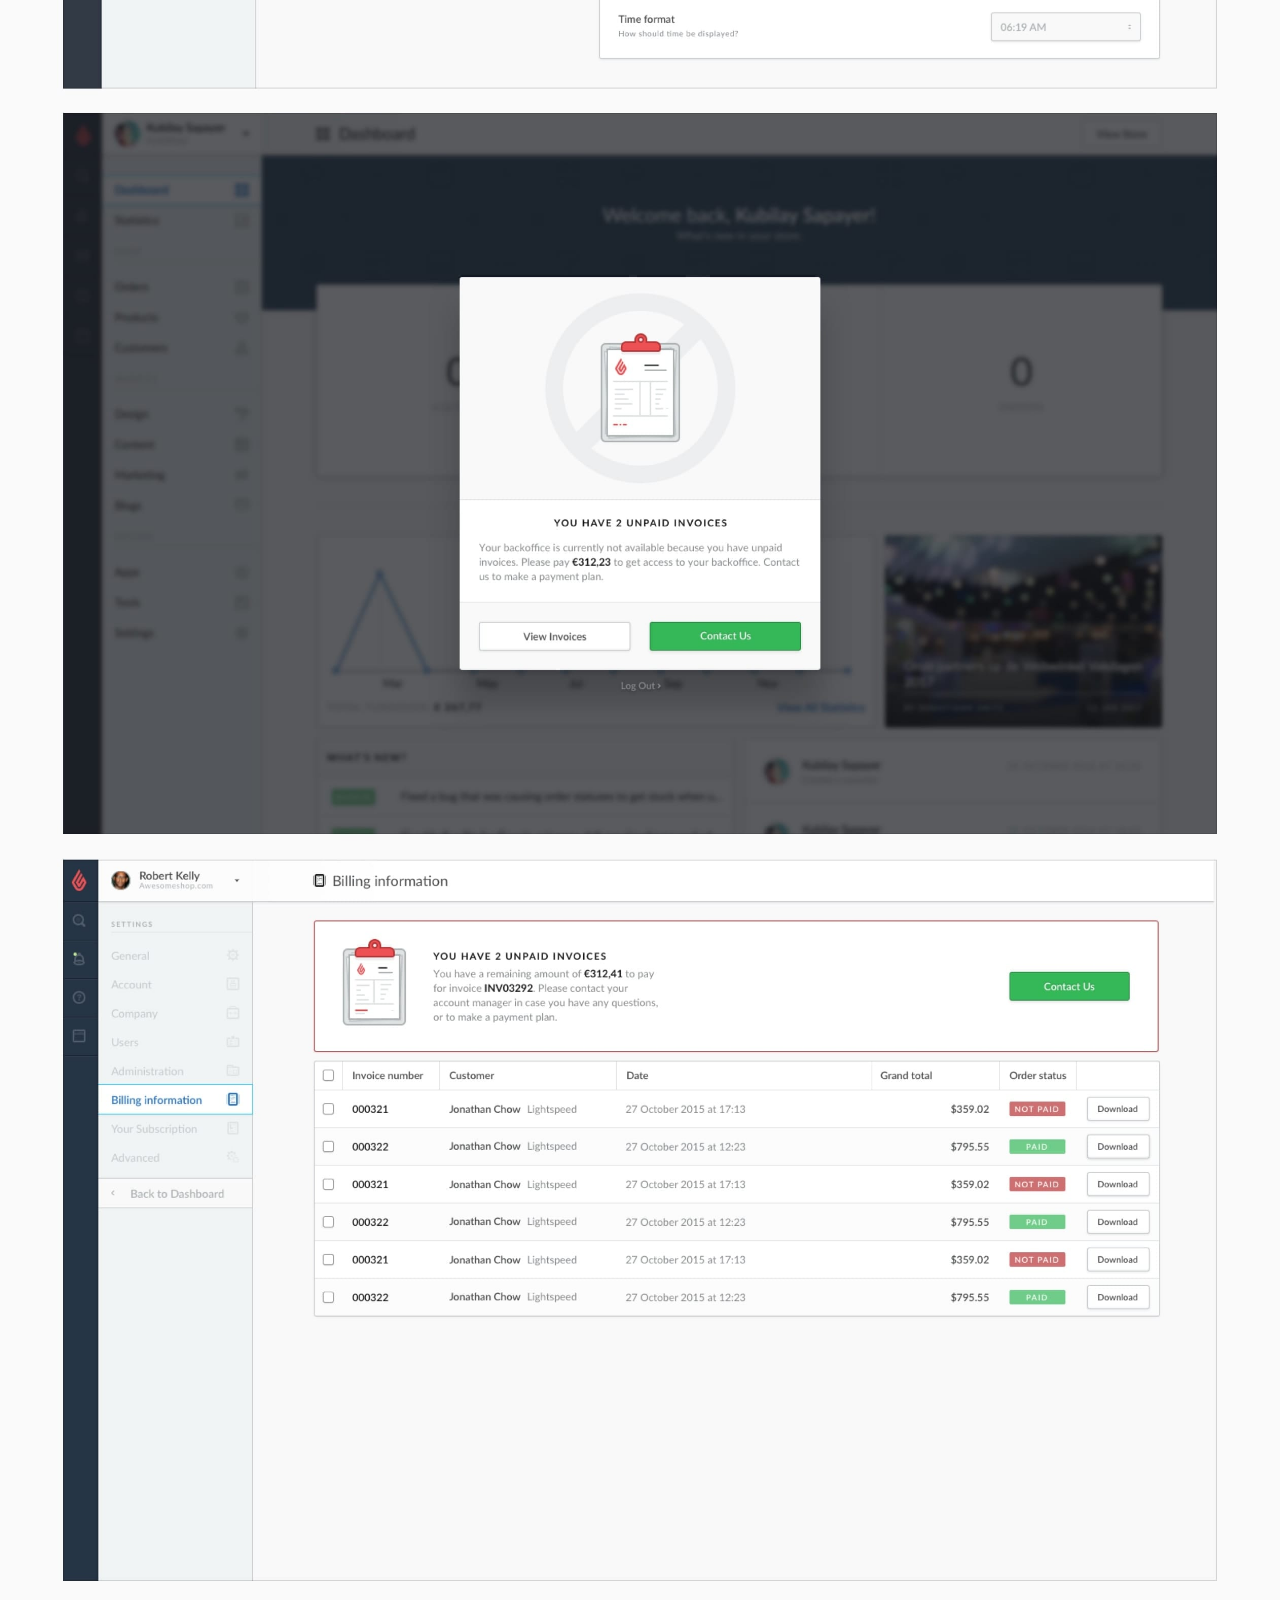
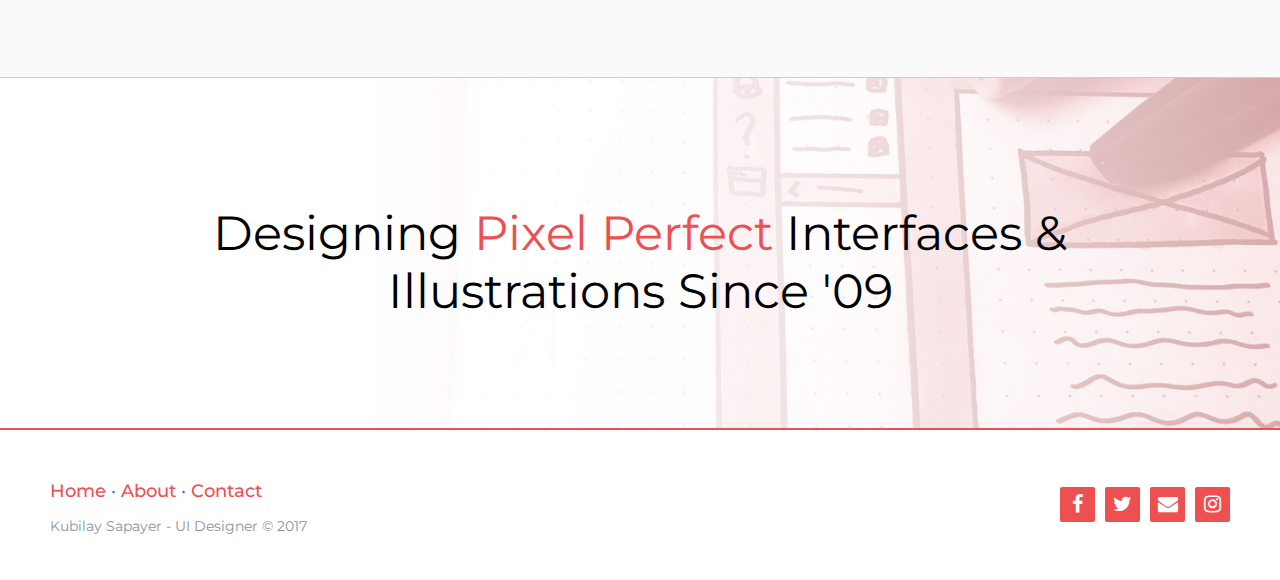
==== commit beddc6d8: "0.9" ====
--- a/cs1.html
+++ b/cs1.html
@@ -10,6 +10,46 @@
  	<link href="https://fonts.googleapis.com/css?family=Ubuntu" rel="stylesheet">
   <link href="https://fonts.googleapis.com/css?family=Montserrat" rel="stylesheet">
   <link rel="stylesheet" href="http://maxcdn.bootstrapcdn.com/font-awesome/4.2.0/css/font-awesome.min.css">
+  <script type="text/javascript" async="" src="http://www.google-analytics.com/ga.js"></script>
+
+<script>
+  var nav = document.getElementById('nav'),
+      header = document.getElementById('header'),
+      headerOffset = header.offsetHeight;
+
+  function scrollFunction() {
+    var scrollTop = document.body.scrollTop;
+
+    if (scrollTop > headerOffset) {
+      nav.classList.add('nav-background');
+    } else {
+      nav.classList.remove('nav-background');
+    }
+  }
+
+  window.onscroll = scrollFunction;
+</script>
+  <script>
+          $(".myBox").click(function(){
+        window.location=$(this).find("a").attr("href");
+        return false;
+        });
+  </script>
+  <script type="text/javascript">
+
+						  var _gaq = _gaq || [];
+
+						  _gaq.push(['_setAccount', 'UA-21076529-1']);
+
+						  _gaq.push(['_trackPageview']);
+
+						  (function() {
+						    var ga = document.createElement('script'); ga.type = 'text/javascript'; ga.async = true;
+						    ga.src = ('https:' == document.location.protocol ? 'https://ssl' : 'http://www') + '.google-analytics.com/ga.js';
+						    var s = document.getElementsByTagName('script')[0]; s.parentNode.insertBefore(ga, s);
+						  })();
+
+			  </script>
   </head>
 <body>
 
@@ -58,14 +98,14 @@
               </tr>
               <tr>
                 <td class="question">Website</td>
-                <td class="answer">www.lightspeedhq.com</td>
+                <td style="color:#EE4F51;" class="answer">www.lightspeedhq.com &#8250;</td>
               </tr>
           </table>
           </div>
           <div id="csinforight">
             <div id="fixdes">
               <h4 id="projectdescription">Project Description </h4>
-              <p id="projectdescriptiont">I've helped Lightspeed with giving they Backoffice a better user experience with easy to use UI and clean looks. Also redesigned the Illustration style of Lightspeed with a more humane look. </p>
+              <p id="projectdescriptiont">I've helped Lightspeed with giving they Backoffice a better user experience with easy to use UI and clean looks. Also redesigned the Illustration style of Lightspeed with a more humane, coloured look and feel wich is used by 35.000+ customers across the world.  </p>
             </div>
           </div>
         </div>
--- a/css/style.css
+++ b/css/style.css
@@ -6,23 +6,130 @@
     padding: 0;
     margin: 0;
     height: 100%;
-}
+    background-color: #FAFAFA;
+}
+/* The fast way */
+.make-it-fast {
+  box-shadow: 0 1px 2px rgba(0,0,0,0.15);
+}
+
+/* Pre-render the bigger shadow, but hide it */
+.make-it-fast::after {
+  box-shadow: 0 5px 15px rgba(0,0,0,0.3);
+  opacity: 0;
+  transition: opacity 0.3s ease-in-out;
+}
+#footercenter {
+    max-width: 1440px;
+    margin-left:auto;
+    margin-right:auto;
+}
+.bottom {
+  margin-bottom:0!important;
+}
+/* Transition to showing the bigger shadow on hover */
+.make-it-fast:hover::after {
+  opacity: 1;
+}
+.project {
+  position: relative;
+  display: inline-block;
+  border-radius: 5px;
+  box-shadow: 0 1px 2px rgba(0,0,0,0.15),inset 0px 0px 0px 1px rgba(0,0,0,0.10);
+  transition: all 0.3s ease-in-out;
+}
+
+/* Create the hidden pseudo-element */
+/* include the shadow for the end state */
+.project::after {
+  content: '';
+  position: absolute;
+  z-index: 2;
+  width: 100%;
+  opacity: 0;
+  border-radius: 5px;
+    box-shadow: 0 1px 2px rgba(0,0,0,0.15),inset 0px 0px 0px 1px rgba(0,0,0,0.10);
+  transition: opacity 0.3s ease-in-out;
+}
+.project:hover {
+  transform: scale(1.02, 1.02);
+}
+
+/* Fade in the pseudo-element with the bigger shadow */
+.project:hover::after {
+  opacity: 1;
+}
+#left {
+        margin-right: 3%;
+    }
 #all {
-    width: 95%;
-    margin-left: auto;
-    margin-right: auto;
+    margin-left: auto;
+    margin-right: auto;
+    max-width: 1440px;
+    padding-left:26px;
+    padding-right:26px;
+}
+a {
+    text-decoration: none;
+    font-family: 'Montserrat',sans-serif;
 }
 #bar {
     width: 100%;
-    background-color: #ffffff;
-    border-top: 1px solid #CDCDCD;
-    height: 72px;
-}
-#bar2 {
-    width: 100%;
-    background-color: #ffffff;
     height: 72px;
     display: inline-block;
+}
+#barcs {
+    width: 100%;
+    height: 72px;
+    display: inline-block ;
+      border-bottom: 1px solid #e7e7e7;
+}
+#bar2 {
+    width: 100%;
+    height: 72px;
+    display: inline-block;
+}
+#csinfo {
+    width: 100%;
+    border: 1px solid rgba(0,0,0,0.2);
+    height: 199px;
+    max-width: 1024px;
+    background-color: white;
+    margin-left: auto;
+    margin-right: auto;
+    border-radius: 4px;
+    margin-top: 36px;
+}
+#csinfoleft {
+    width: 49.9%;
+    float: left;
+    border-right: 1px solid #E0E0E0;
+    height: 100%;
+    margin-left: auto;
+    margin-right: auto;
+}
+#csinforight {
+    width: 50%;
+    float: right;
+    height: 100%;
+    margin-left: auto;
+    margin-right: auto;
+}
+#projectdescription {
+  opacity: 0.5;
+  font-size: 15px;
+  font-weight: 500;
+  text-align: left;
+}
+
+#projectdescriptiont {
+  color: black;
+  font-size: 15px;
+  font-weight: 500;
+  text-align: left;
+  max-width: 600px;
+  /* margin-bottom: 100px; */
+  margin-top: -19px;
 }
 #projecttext {
     font-family: "Montserrat", sans-serif;
@@ -30,9 +137,46 @@
     color: #b9b7b7;
     font-weight: 500;
     line-height: 2.75;
-    margin-left: 36px;
     text-align: left;
     letter-spacing: 1.6px;
+}
+table.tg {
+    width: 100%;
+    position: relative;
+    top: 50%;
+    transform: translateY(-50%);
+    line-height: 37px;
+    padding-left: 24px;
+    padding-right: 24px;
+    max-width: 750px;
+    margin-left: auto;
+    margin-right: auto;
+    /* line-height: 24px; */
+}
+.question {
+    text-align: left;
+    opacity: 0.4;
+    font-size: 15px;
+}
+.answer {
+    text-align: right;
+    font-size: 15px;
+    font-weight: 500;
+}
+#projecttextcs {
+    font-family: "Montserrat", sans-serif;
+    font-size: 15px;
+    color: #b9b7b7;
+    font-weight: 500;
+    line-height: 2.75;
+    text-align: center;
+    letter-spacing: 1.6px;
+}
+#showcase {
+    width: 1150px;
+    margin-left: auto;
+    margin-right: auto;
+    margin-top: 64px;
 }
 #projecttextlink {
     font-family: "Montserrat", sans-serif;
@@ -40,22 +184,41 @@
     color: #2E69FF;
     font-weight: 500;
     margin-top: -45px;
-    margin-right: 36px;
     text-align: right;
+}
+#projecttextlinkcs {
+    font-family: "Montserrat", sans-serif;
+    font-size: 15px;
+    color: #2E69FF;
+    font-weight: 500;
+    margin-top: -45px;
+    margin-right: 24px;
+    text-align: left;
 }
 #site {
     top: 0;
 }
 #full {
     width: 100%;
-    height: 650px;
+    height: 500px;
+}
+#fullicon {
+    width: 100%;
+    height: 475px;
 }
 #title {
     margin-left: 38px;
     font-weight: 400;
 }
+#titlecs {font-weight: normal;font-size: 20px;margin-top: -30px;}
 #textwrap {
-    width: 1230px;
+    max-width: 1440px;
+    margin-left: auto;
+    margin-right: auto;
+    height: 100%;
+    padding-left: 26px;
+}
+#textwrapcs {
     margin-left: auto;
     margin-right: auto;
     height: 100%;
@@ -75,35 +238,93 @@
 #since {
     width: 100%;
     height: 350px;
-    background-image: url('bgsection.png');
+    background-image: url('about.jpg');
     background-repeat: no-repeat;
     background-position: center;
     background-size: cover;
     text-align: center;
     display: inline-block;
-}
-#header {
-    width: 100%;
-    height: 100vh;
-    background-color: white;
-    z-index: 2;
-    margin-top: -38px;
-    background-image: url('bgnew.png');
+    margin-top: 36px;
+    border-top: 1px solid #CDCDCD;
+}
+#sincecs1 {
+    width: 100%;
+    height: 350px;
+    background-image: url('cs1.jpg');
     background-repeat: no-repeat;
     background-position: center;
     background-size: cover;
+    text-align: center;
+    display: inline-block;
+    margin-top: 36px;
+    border-top: 1px solid #CDCDCD;
+}
+#header {
+    width: 100%;
+    height: 99vh;
+    background-color: white;
+    z-index: 2;
+    background-image: url('bgnew.jpg');
+    background-repeat: no-repeat;
+    background-position: center;
+    background-size: cover;
+    display: inline-block ;
+    border-bottom: 1px solid #CDCDCD;
+}
+.nav-background {
+    background-color: #ffffff;
+}
+#bottom {
+  margin-bottom: 0px!important;
+}
+.right {
+    padding-right: 0!important;
+}
+#headercs1 {
+    width: 100%;
+    height: 99vh;
+    background-color: #ffffff;
+    z-index: 2;
+    border-bottom: 1px solid #e7e7e7;
+    background-image: url(cs1.jpg);
+    background-repeat: no-repeat;
+    background-position: center;
+    background-size: cover;
+}
+#headerabout{
+    width: 100%;
+    height: 99vh;
+    background-color: #ffffff;
+    z-index: 2;
+    border-bottom: 1px solid #e7e7e7;
+    background-image: url(about.jpg);
+    background-repeat: no-repeat;
+    background-position: center;
+    background-size: cover;
 }
 #nav {
     width: 100%;
     top: 0;
     z-index: 3;
     min-height: 72px;
-    position: absolute;
+    position: fixed;
+
+}
+#luxbar {
+    max-width: 1440px;
+    margin-left: auto;
+    margin-right: auto;
+
 }
 #line {
     width: 100%;
     height: 2px;
     background-color: #2E69FF;
+}
+#linecs1 {
+    width: 100%;
+    height: 2px;
+    background-color: #EE4F51;
 }
 #text {
     position: relative;
@@ -116,19 +337,44 @@
     transform: translateY(-50%);
     width: 750px;
 }
+#cslogo {
+    margin-left: auto;
+    margin-right: auto;
+    height: 128px;
+}
+#fixdes {
+    width:90%;
+    margin-left:auto;
+    margin-right:auto;
+}
+#textcs {
+    position: relative;
+    font-size: 21px;
+    font-family: 'Montserrat', sans-serif;
+    font-weight: 500;
+    text-align: center;
+    vertical-align: middle;
+    top: 57%;
+    line-height: 1.75;
+    transform: translateY(-65%);
+    margin-right: auto;
+    margin-left: auto;
+}
 .project {
-    width: 50%;
+    width: 48.5%;
     height: 475px;
     padding-top: 36px;
     overflow: hidden;
     float: left;
+    margin-bottom: 36px;
+    /* margin-right: 36px; */
 }
 h2 {
     font-family: 'Montserrat', sans-serif;
     color: white;
-    font-weight: 400;
+    font-weight: 500;
     text-align: center;
-    font-size: 18px;
+    font-size: 20px;
 }
 #projectlogo {
     height: 64px;
@@ -137,6 +383,24 @@
     margin-right: auto;
     display: block;
 }
+
+.bg {
+  background: #ffffff;
+  width: 100%;
+  height: 100%;
+  opacity: 0;
+}
+
+.show {
+  opacity: 1;
+}
+
+.transition {
+  -webkit-transition: all 1s ease-in-out;
+	-moz-transition: all 1s ease-in-out;
+	-o-transition: all 1s ease-in-out;
+	transition: all 1s ease-in-out;
+}
 #projectimage {
     width: 551px;
     margin-left: auto;
@@ -151,22 +415,30 @@
     display: block;
     margin-top: 15px;
 }
+#bigtitlecs {
+    font-size: 36px;
+
+}
 #description {
     width: 375px;
     margin-left: auto;
     margin-right: auto;
-    opacity: 0.5;
+    opacity: 0.65;
+    font-weight: 500;
+    font-size: 14px;
+    text-transform: uppercase;
+    letter-spacing: 1.5px;
     margin-top: -10px;
 }
 p {
     font-family: 'Montserrat', serif;
-    font-size: 12px;
+    font-size: 14px;
     color: white;
     text-align: center;
-    text-transform: uppercase;
+    text-transform: ;
 }
 h1 {
-    font-weight: 600;
+    font-weight: bold;
 }
 .imageani {
     transition: all .2s ease-in-out;
@@ -174,7 +446,53 @@
 .imageani:hover {
     transform: scale(1.02);
 }
-@media screen and (max-width: 800px) {
+#showcaseimg {
+          width: 1150px;}
+
+@media screen and (max-width: 1024px) {
+    .icon {
+        padding-bottom:28px;
+}
+    #headercs1 {
+        height: auto;
+        overflow: auto;
+    }
+    #headerabout {
+        height: auto;
+        overflow: auto;
+    }
+    #projectdescriptiont {
+        /* width: 100%; */
+        max-width: none;
+    }
+    table.tg {
+        width: 90%;
+        top: 0;
+        transform: none;
+        padding-top: 18px;
+        padding-bottom: 18px;
+        padding-left: 0;
+        padding-right: 0;
+    }
+
+    #fixdes {
+        width: 90%;
+        margin-left: auto;
+        margin-right: auto;
+    }
+    #csinfoleft {
+        width: 100%;
+        float: none;
+        border-bottom: 1px solid #e7e7e7;
+        border-right: none;
+    }
+    #csinforight {
+        width: 95%;
+        float: none;
+    }
+    #csinfo {
+        height: auto;
+    }
     .project {
         z-index: -1;
         width: 100%;
@@ -182,6 +500,7 @@
         padding-top: 30px;
         overflow: hidden;
         float: none;
+        display: block;
         margin-left: auto !important;
         margin-right: auto;
     }
@@ -245,4 +564,59 @@
         display: block;
         margin-top: 15px;
     }
-}
+
+    #textwrapcs {
+        width: 90%;
+        margin-left: auto;
+        margin-right: auto;
+        height: 100%;
+        padding-bottom: 24px;
+    }
+    #textcs {
+        /* width: 400px; */
+        transform: none;
+        margin-top: 75px;
+    }
+    #titlecs {
+        font-size: 15px;
+    }
+    #bigtitlecs {
+        font-size: 32px;
+        margin-bottom: 26px;
+    }
+    #cslogo {
+        height: 100px;
+
+    }
+}
+
+
+@media screen and (max-width: 1440px) {
+
+  #showcaseimg {
+            width: 100%;}
+  #showcase {
+                width: 95%;
+                margin-left: auto;
+                margin-right: auto;
+                margin-top: 64px;
+            }
+  #projectimagefull {
+                width: 95%;
+                margin-left: auto;
+                margin-right: auto;}
+  #projectimage {
+                    width: 95%;
+                    margin-left: auto;
+                    margin-right: auto;}
+                    .project {height: auto;}
+                    #full {
+                        height: auto;
+                    }
+                    #fullicon {
+                        height: auto;
+                    }
+                    .icon {padding-bottom: 26px;}
+
+
+}
--- a/css/menucs1.css
+++ b/css/menucs1.css
@@ -58,6 +58,7 @@
 .luxbar-item a {
     padding: 26px;
     display: block;
+    /* font-weight: bold; */
 }
 
 
